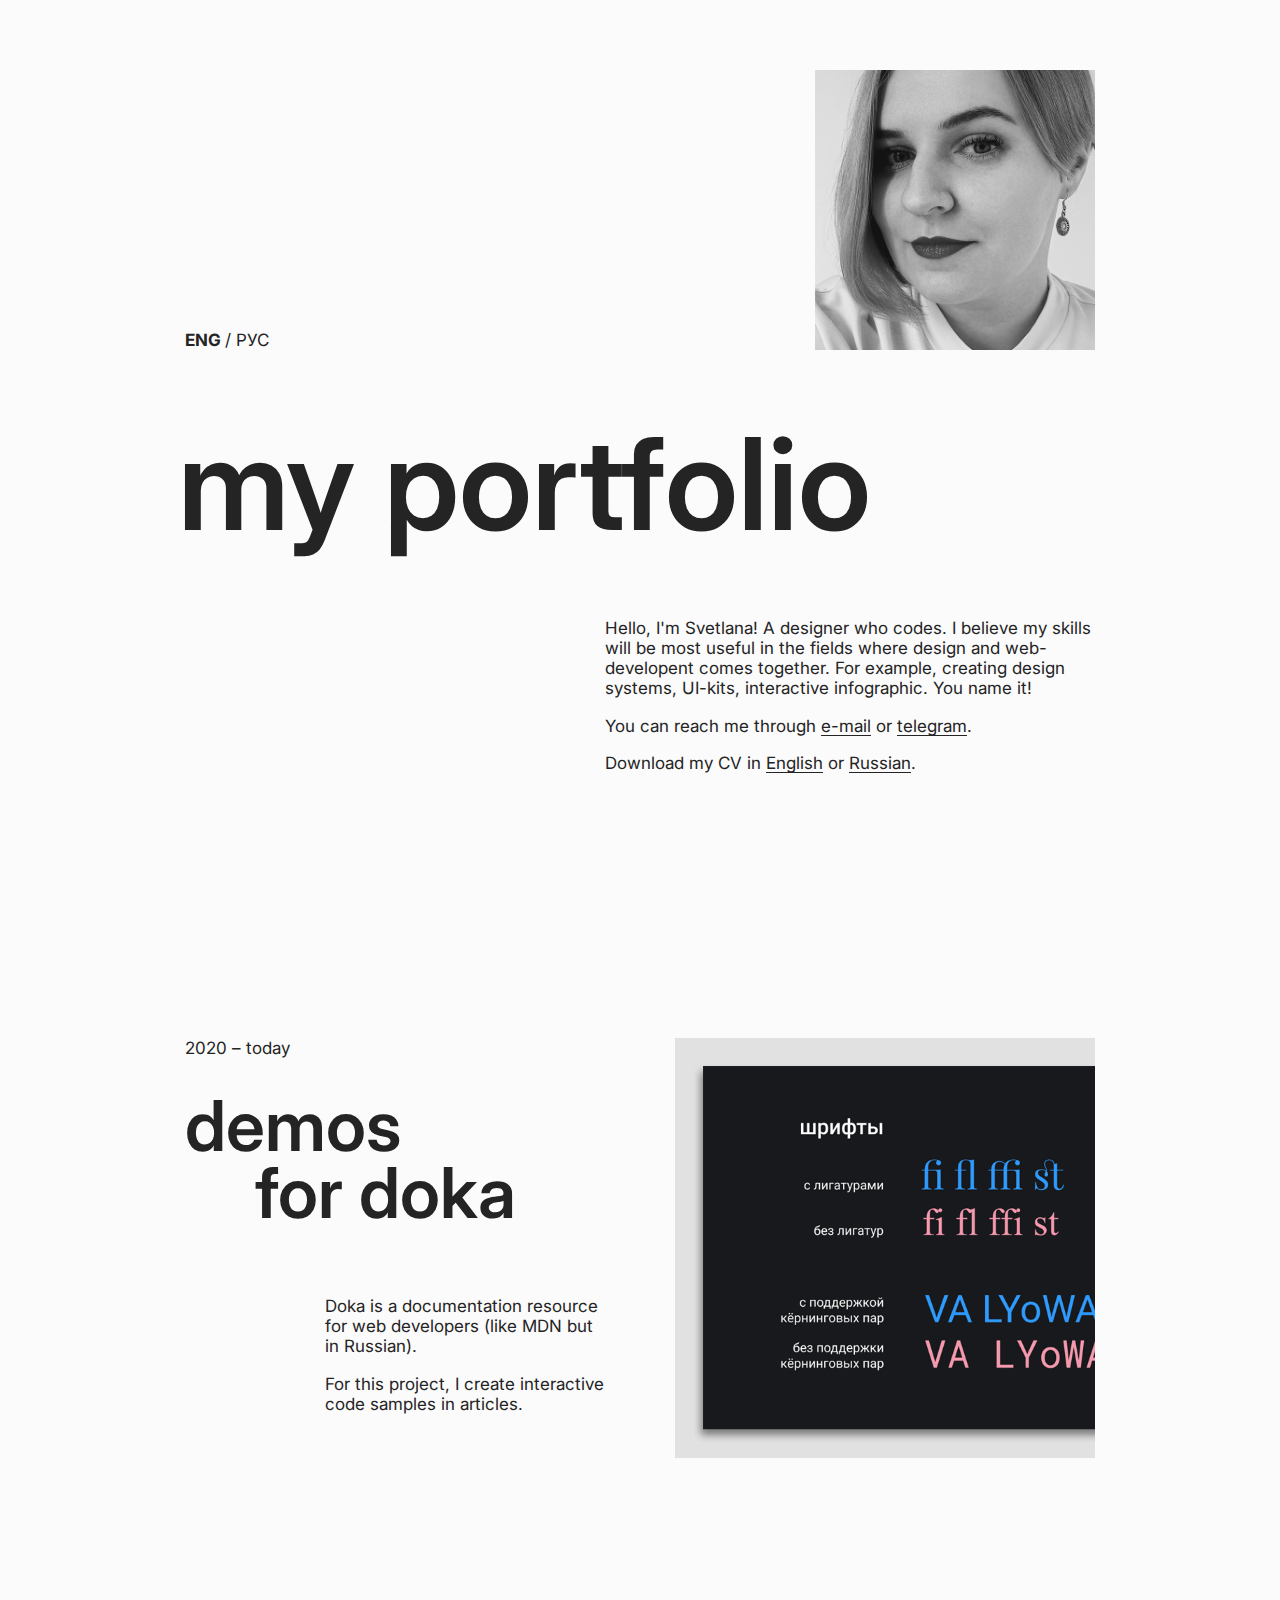
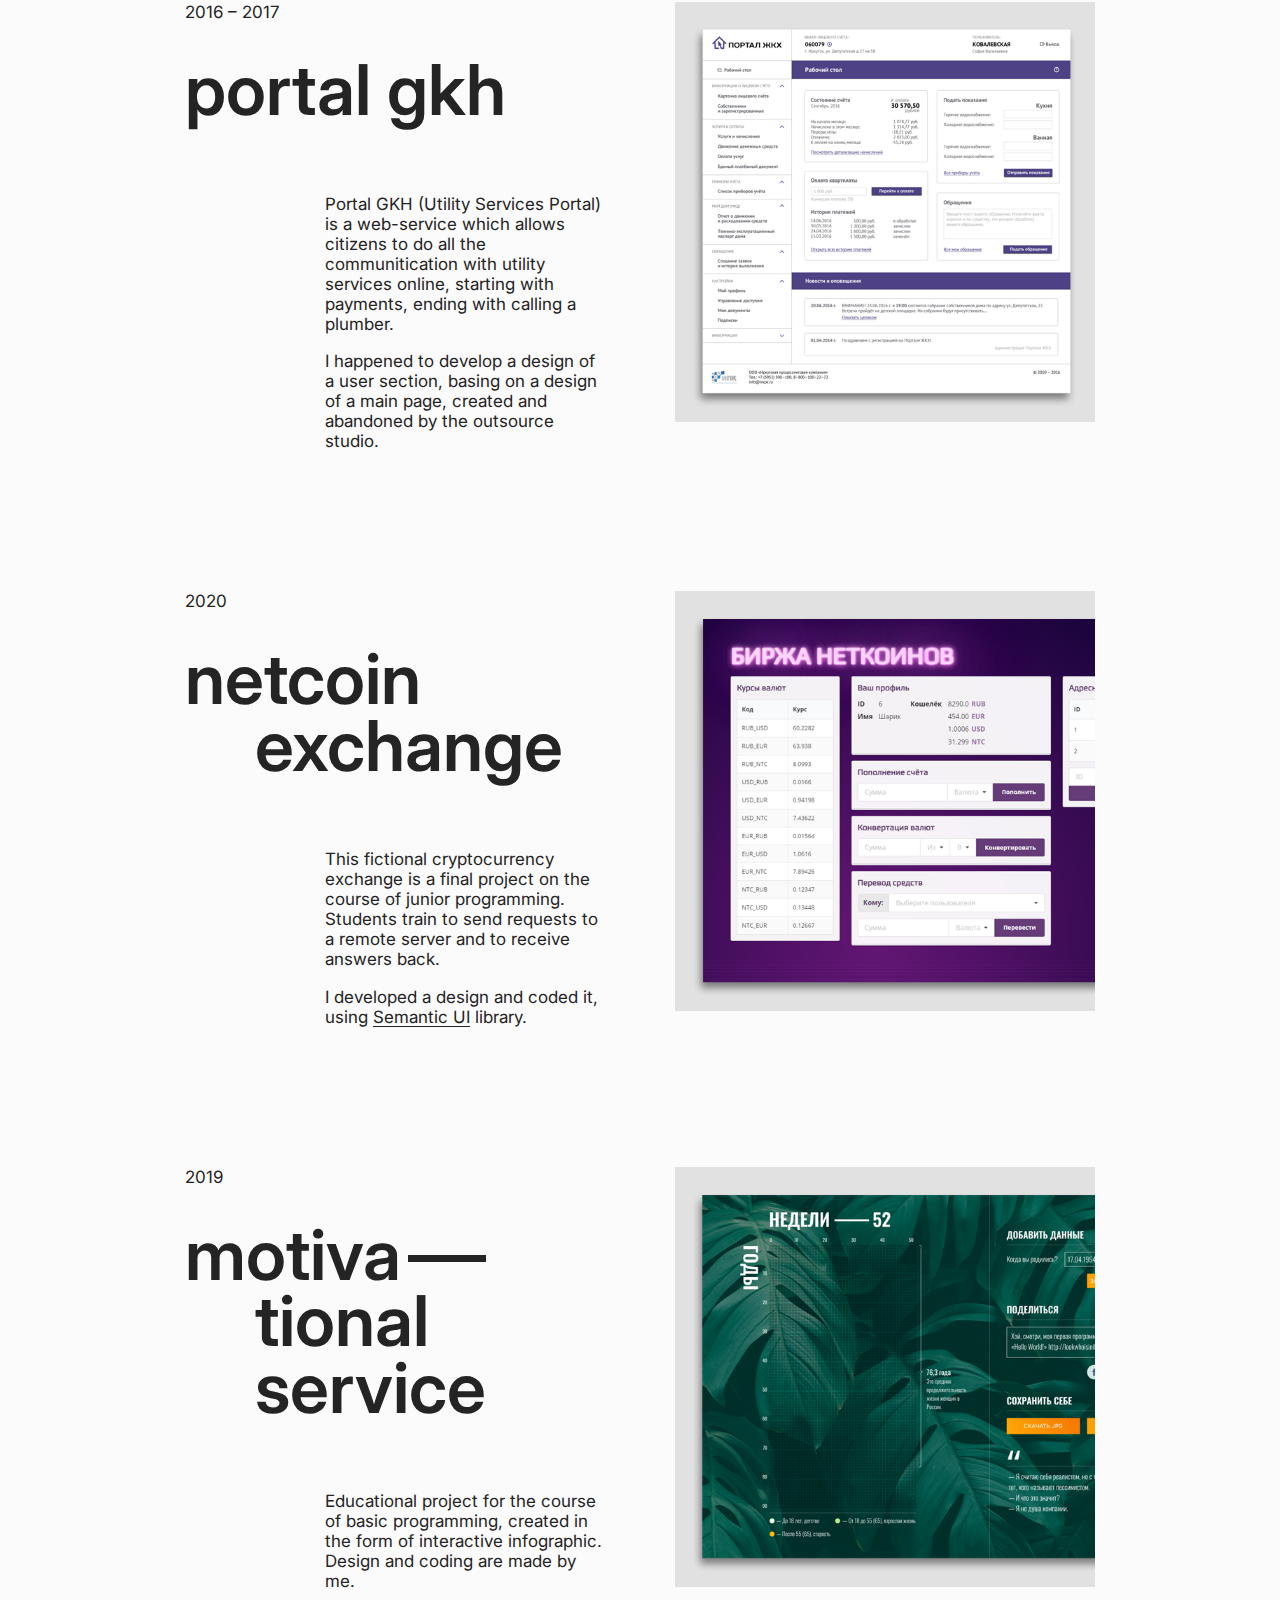
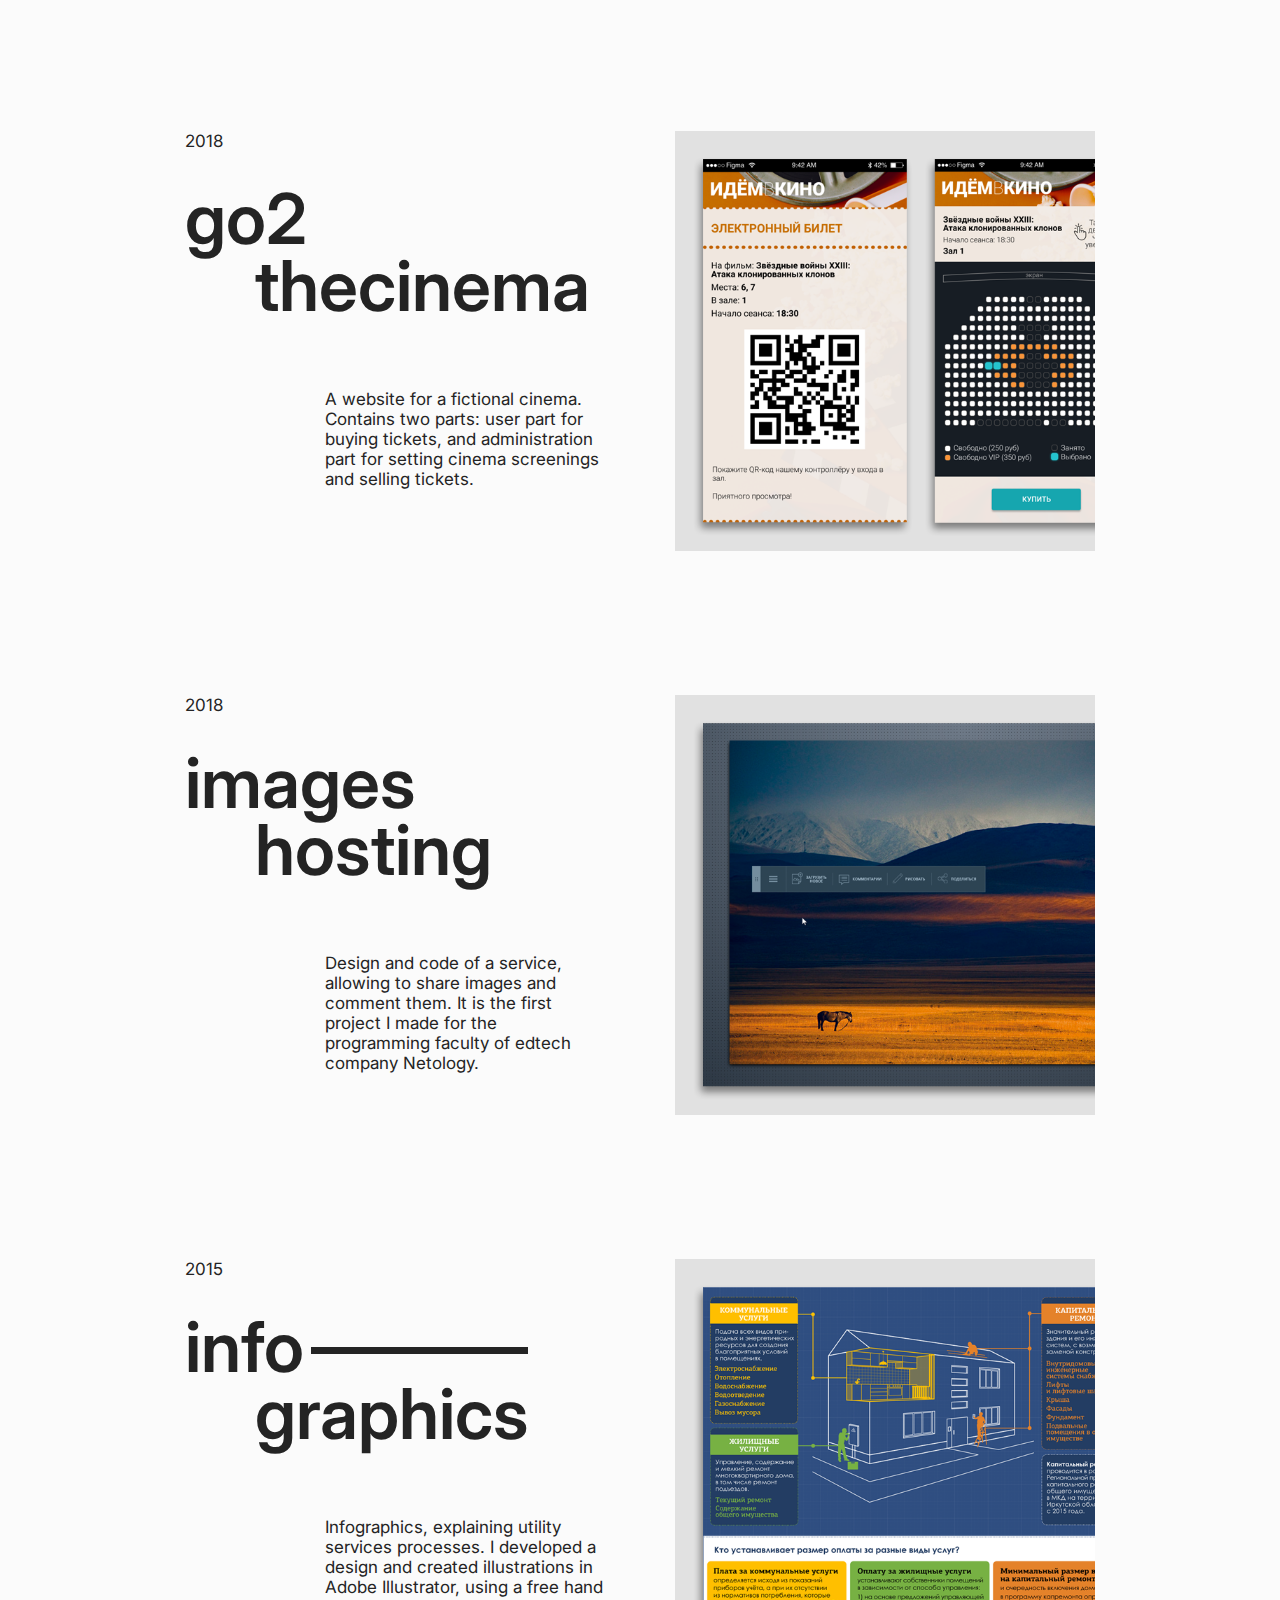
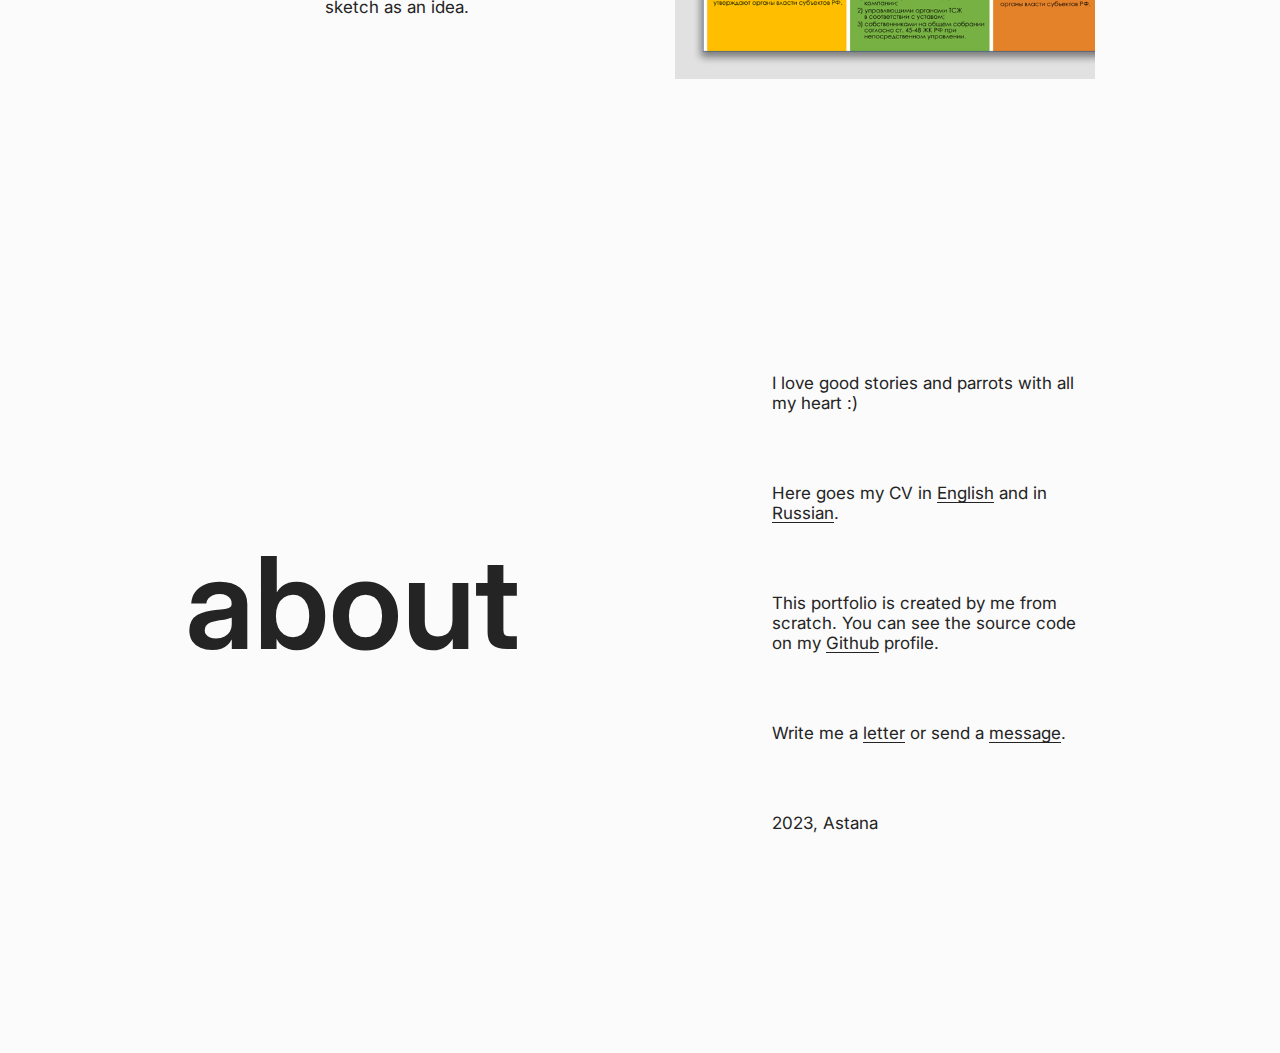
==== index.html @ c7ecf36f "add infographics description" ====
<!DOCTYPE html>
<html lang="ru">
<head>
  <title>Портфолио</title>
  <meta charset="utf-8">
  <meta name="viewport" content="width=device-width, initial-scale=1">
  <link rel="preconnect" href="https://fonts.googleapis.com">
  <link rel="preconnect" href="https://fonts.gstatic.com" crossorigin>
  <link rel="stylesheet" href="https://fonts.googleapis.com/css2?family=Inter:wght@400;600;700&display=swap">
  <link rel="stylesheet" href="styles/index.css">
  <link rel="apple-touch-icon" sizes="180x180" href="favicon/apple-touch-icon.png">
  <link rel="icon" type="image/png" sizes="32x32" href="favicon/favicon-32x32.png">
  <link rel="icon" type="image/png" sizes="16x16" href="favicon/favicon-16x16.png">
  <link rel="manifest" href="favicon/manifest.json">  
</head>
<body>

  <div class="languages">
    <div class="language-eng" data-title="Portfolio">
      <header class="intro">
        <div class="intro-ahead">
          <div class="language-switches"><button value="eng" class="language-switch language-switch-eng">eng</button><button value="rus" class="language-switch language-switch-rus">рус</button></div>
          <img class="portrait" src="images/me.png">
        </div>
        <h1 class="intro-title">My Portfolio</h1>
        <div class="intro-description">
          <p class="intro-p">Hello, I'm Svetlana! A designer who codes. I believe my skills will be most useful in the fields where design and web-developent comes together. For example, creating design systems, UI-kits, interactive infographic. You name it!</p>
          <p class="intro-p">You can reach me through <a href="mailto:sv.korobceva@gmail.com" class="link link-mail">e-mail</a> or <a href="https://t.me/skorobaeus" class="link link-telegram">telegram</a>.</p>
          <p class="intro-p">Download my CV in&nbsp;<a href="files/cv_en.pdf" type="pdf" class="link link-cv">English</a> or&nbsp;<a href="files/cv_ru.pdf" type="pdf" class="link link-cv">Russian</a>.</p>
        </div>
      </header>
      <main class="projects">
        <article class="project">
          <header class="project-header">
            <time class="project-date">2020 – today</time>
            <h3 class="project-title"><a class="project-title-link not-ready" href="#">Demos <span class="project-title-shift">for Doka</span></a></h3>
            <div class="project-description">
              <p class="project-p">Doka is a documentation resource for web developers (like MDN but in Russian).</p>
              <p class="project-p">For this project, I create interactive code samples in articles.</p>
            </div>
          </header>
          <div class="project-info">
            <img class="project-cover" src="images/demos1.png">
          </div>
        </article>
        <article class="project">
          <header class="project-header">
            <time class="project-date">2016 – 2017</time>
            <h3 class="project-title"><a class="project-title-link not-ready" href="pages/portal.html">Portal GKH</a></h3>
            <div class="project-description">
              <p class="project-p">Portal GKH (Utility Services Portal) is a web-service which allows citizens to do all the communitication with utility services online, starting with payments, ending with calling a plumber.</p>
              <p class="project-p">I happened to develop a design of a user section, basing on a design of a main page, created and abandoned by the outsource studio.</p>
            </div>
          </header>
          <div class="project-info">
            <img class="project-cover" src="images/portal5.png">
          </div>
        </article>
        <article class="project">
          <header class="project-header">
            <time class="project-date">2020</time>
            <h3 class="project-title"><a class="project-title-link not-ready" href="pages/exchange/index.html">Netcoin<span class="project-title-shift">Exchange</span></a></h3>
            <div class="project-description">
              <p class="project-p">This fictional cryptocurrency exchange is a final project on the course of junior programming. Students train to send requests to a remote server and to receive answers back.</p>
              <p class="project-p">I developed a design and coded it, using <a class="link" href="https://semantic-ui.com/">Semantic UI</a> library.</p>              
            </div>
          </header>
          <div class="project-info">
            <img class="project-cover" src="images/exchange1.png">
          </div>
        </article>        
        <article class="project">
          <header class="project-header">
            <time class="project-date">2019</time>
            <h3 class="project-title"><a class="project-title-link not-ready" href="pages/motivate/index.html"><span class="project-title-dash">Motiva</span><span class="project-title-shift">tional</span><span class="project-title-shift">service</span></a></h3>
            <div class="project-description">
              <p class="project-p">Educational project for the course of basic programming, created in the form of interactive infographic. Design and coding are made by me.</p>
            </div>
          </header>
          <div class="project-info">
            <img class="project-cover" src="images/int-info1.png">
          </div>
        </article>
        <article class="project">
          <header class="project-header">
            <time class="project-date">2018</time>
            <h3 class="project-title"><a class="project-title-link not-ready" href="pages/cinema/index.html">Go2<span class="project-title-shift">TheCinema</span></a></h3>
            <div class="project-description">
              <p class="project-p">A website for a fictional cinema. Contains two parts: user part for buying tickets, and administration part for setting cinema screenings and selling tickets.</p>
            </div>
          </header>
          <div class="project-info">
            <img class="project-cover" src="images/cinema1.png">
          </div>
        </article>  
        <article class="project">
          <header class="project-header">
            <time class="project-date">2018</time>
            <h3 class="project-title"><a class="project-title-link not-ready" href="pages/hosting/index.html">Images<span class="project-title-shift">hosting</span></a></h3>
            <div class="project-description">
              <p class="project-p">Design and code of a service, allowing to share images and comment them. It is the first project I made for the programming faculty of edtech company Netology.</p>
            </div>
          </header>
          <div class="project-info">
            <img class="project-cover" src="images/hosting1.png">
          </div>
        </article>                 
        <article class="project">
          <header class="project-header">
            <time class="project-date">2015</time>
            <h3 class="project-title"><a class="project-title-link not-ready" href="pages/infographics/index.html"><span class="project-title-dash">Info</span><span class="project-title-shift">graphics</span></a></h3>
            <div class="project-description">
              <p class="project-p">Infographics, explaining utility services processes. I developed a design and created illustrations in Adobe Illustrator, using a free hand sketch as an idea.</p>          
            </div>
          </header>
          <div class="project-info">
            <img class="project-cover" src="images/info1.png">
          </div>
        </article>   
      </main>
      <footer class="about">
        <h2 class="about-title">About</h2>
        <div class="about-description">
          <p class="about-p">I love good stories and parrots with all my heart :)</p>
          <p class="about-p">Here goes my CV in <a href="files/cv_en.pdf" type="pdf" class="link link-cv">English</a> and in <a href="files/cv_ru.pdf" type="pdf" class="link link-cv">Russian</a>.</p>
          <p class="about-p">This portfolio is created by me from scratch. You can see the source code on my <a href="https://github.com/skorobaeus/" class="link">Github</a> profile.</p>
          <p class="about-p">Write me a <a href="mailto:sv.korobceva@gmail.com" class="link link-mail">letter</a> or send a <a href="https://t.me/skorobaeus" class="link link-telegram">message</a>.</p>
          <p class="about-p">2023, Astana</p>
        </div>
      </footer>
    </div>

    <div class="language-rus" data-title="Портфолио">
      <header class="intro">
        <div class="intro-ahead">
          <div class="language-switches"><button value="eng" class="language-switch language-switch-eng">eng</button><button value="rus" class="language-switch language-switch-rus">рус</button></div>
          <img class="portrait" src="images/me.png">
        </div>
        <h1 class="intro-title">Портфолио</h1>
        <div class="intro-description">
          <p class="intro-p">Привет, я Света! Дизайнер, который пишет код. Я думаю, мои навыки будут полезнее всего там, где дизайн и разработка идут рука об руку: например, в создании дизайн-систем, UI-библиотек, интерактивных иллюстраций и всего такого.
          </p>
          <p class="intro-p">Можно связаться со мной через <a href="mailto:sv.korobceva@gmail.com" class="link link-mail">e-mail</a> или <a href="https://t.me/skorobaeus" class="link link-telegram">телеграм</a>.</p>
          <p class="intro-p">Скачать моё резюме на <a href="files/cv_ru.pdf" type="pdf" class="link link-cv">русском</a> или <a href="files/cv_en.pdf" type="pdf" class="link link-cv">английском</a>.</p>
        </div>
      </header>
      <main class="projects">
        <article class="project">
          <header class="project-header">
            <time class="project-date">2020 – наст.</time>
            <h3 class="project-title"><a class="project-title-link not-ready" href="#">Демки <span class="project-title-shift">для Доки</span></a></h3>
            <div class="project-description">
              <p class="project-p">Дока — это добрый справочник для веб-разработчиков, написанный с душой на понятном русском языке.</p>
              <p class="project-p">Для этого проекта я делаю интерактивные примеры кода внутри статей.</p>
            </div>
          </header>
          <div class="project-info">
            <img class="project-cover" src="images/demos1.png">
          </div>
        </article>
        <article class="project">
          <header class="project-header">
            <time class="project-date">2016 – 2017</time>
            <h3 class="project-title"><a class="project-title-link" href="pages/portal/index.html">Портал ЖКХ</a></h3>
            <div class="project-description">
              <p class="project-p">Портал ЖКХ это сервис для жителей моего города, который позволяет всё общение со службами ЖКХ вести онлайн, начиная от подачи показаний счётчиков и заканчивая вызовом мастера.</p>
              <p class="project-p">Мне довелось разработать дизайн личного кабинета, основываясь на дизайне главной, созданном аутсорс-студией.</p>
            </div>
          </header>
          <div class="project-info">
            <img class="project-cover" src="images/portal5.png">
          </div>
        </article>
        <article class="project">
          <header class="project-header">
            <time class="project-date">2020</time>
            <h3 class="project-title"><a class="project-title-link" href="pages/exchange/index.html">Биржа<span class="project-title-dash project-title-shift">Нет</span><span class="project-title-shift">коинов</span></a></h3>
            <div class="project-description">
              <p class="project-p">Криптовалютная биржа как финальный проект на курсе базового программирования. Студенты учатся отправлять запросы на удалённый сервер и обрабатывать их.</p>
              <p class="project-p">Я разработала дизайн Биржи и сверстала его, используя библиотеку <a class="link" href="https://semantic-ui.com/">Semantic UI</a>.</p>
            </div>
          </header>
          <div class="project-info">
            <img class="project-cover" src="images/exchange1.png">
          </div>
        </article>         
        <article class="project">
          <header class="project-header">
            <time class="project-date">2019</time>
            <h3 class="project-title"><a class="project-title-link" href="pages/motivate/index.html"><span class="project-title-dash">Мотива</span><span class="project-title-shift">ционный</span><span class="project-title-shift">сервис</span></a></h3>
            <div class="project-description">
              <p class="project-p">Учебный проект на курсе основ программирования, выполненный в виде интерактивной инфографики. Дизайн и вёрстка — мои.</p>
            </div>
          </header>
          <div class="project-info">
            <img class="project-cover" src="images/int-info1.png">
          </div>
        </article>
        <article class="project">
          <header class="project-header">
            <time class="project-date">2018</time>
            <h3 class="project-title"><a class="project-title-link" href="pages/cinema/index.html">идём<span class="project-title-shift">вКино</span></a></h3>
            <div class="project-description">
              <p class="project-p">Сайт вымышленного кинотеатра: пользовательская часть для покупки билетов, и администраторская часть, позволяющая настраивать сеансы и продавать билеты. Учебный проект для курса продвинутого программирования.</p>
            </div>
          </header>
          <div class="project-info">
            <img class="project-cover" src="images/cinema1.png">
          </div>
        </article>
        <article class="project">
          <header class="project-header">
            <time class="project-date">2018</time>
            <h3 class="project-title"><a class="project-title-link" href="pages/hosting/index.html">Хостинг<span class="project-title-shift">картинок</span></a></h3>
            <div class="project-description">
              <p class="project-p">Дизайн и вёрстка сервиса для хостинга и рецензирования изображений. Первый учебный проект, выполненный мной для факультета программирования в центре онлайн-образования.</p>
            </div>
          </header>
          <div class="project-info">
            <img class="project-cover" src="images/hosting1.png">
          </div>
        </article>                   
        <article class="project">
          <header class="project-header">
            <time class="project-date">2015</time>
            <h3 class="project-title"><a class="project-title-link" href="pages/infographics/index.html"><span class="project-title-dash">Инфо</span><span class="project-title-shift">графика</span></a></h3>
            <div class="project-description">
              <p class="project-p">Инфографика на тему ЖКХ. Разработала дизайн и выполнила иллюстрации в Adobe Illustator, оттолкнувшись от схемы процессов, нарисованной специалистом от руки.</p>
            </div>
          </header>
          <div class="project-info">
            <img class="project-cover" src="images/info1.png">
          </div>
        </article>
      </main>
      <footer class="about">
        <h2 class="about-title">Обо мне</h2>
        <div class="about-description">
          <p class="about-p">Больше всего на свете я люблю хорошие истории и попугаев :)</p>
          <p class="about-p">Скачайте моё резюме на <a href="files/cv_ru.pdf" type="pdf" class="link link-cv">русском</a> или <a href="files/cv_en.pdf" type="pdf" class="link link-cv">английском</a>.</p>
          <p class="about-p">Это портфолио задизайнено и запрогано мной. Исходный код в моём профиле на <a href="https://github.com/skorobaeus" class="link">Github</a>.</p>
          <p class="about-p">Напишите мне на  <a href="mailto:sv.korobceva@gmail.com" class="link link-mail">почту</a> или в <a href="https://t.me/skorobaeus" class="link link-telegram">телеграм</a>.</p>
          <p class="about-p">2023, Астана</p>
        </div>
      </footer>
    </div>
  </div>
  <script src="scripts/language-switch.js"></script>
</body>
</html>
---- styles/index.css ----
*, *::before, *::after {
  margin: 0;
  padding: 0;
  box-sizing: border-box;
}

html {
  font-size: 100px; /* no, I'm not crazy */
}

body {
  background-color: #fbfbfb;
  color: #242424;
  font-family: "Inter", sans-serif;
  font-size: 17px;
}

.languages {
  position: relative;
  overflow: hidden;
}

.language-eng, .language-rus {
  position: absolute;
  left: 100%;
  opacity: 0;
  transition: position 0.4s ease-in, left 0.4s ease-in, opacity 0s linear;
}

.language-active {
  position: relative;
  left: 0;
  opacity: 1;
  transition: all 0.5s ease-out;  
}

.intro, .projects, .about {
  max-width: 15rem;
  margin-left: auto;
  margin-right: auto;
  padding: 1rem;
}

.intro-title, .project-title, .about-title {
  font-weight: 600;
  text-transform: lowercase;
}

.intro-title, .about-title {
  font-size: 179px;
}

.intro, .about {
  min-height: 100vh;
}

.intro-ahead {
  display: flex;
  justify-content: space-between;
  align-items: flex-end;
  padding-right: 2rem;
}

.language-switch {
  position: relative;
  border: none;
  background-color: transparent;
  font: inherit;
  text-transform: uppercase;
}

.language-switch:hover {
  cursor: pointer;
}

.language-switch + .language-switch {
  margin-left: 15px;
}

.language-switch + .language-switch::before {
  content: '/';
  position: absolute;
  left: -11px;
  font-weight: 400;
}

.language-switch-active {
  font-weight: 700;
}

.language-switch {
  text-decoration: none;
  color: inherit;
}

.portrait {
  width: 3rem;
  height: 3rem;
  object-fit: cover;
  background-color: #C4C4C4;
}

.intro-title {
  margin-top: 1rem;
  margin-bottom: 1rem;
  margin-left: -0.1rem;
  line-height: 1;
}

.intro-description {
  width: 5rem;
  margin-left: auto;
}

.intro-p + .intro-p {
  margin-top: .25rem;
}

.project {
  display: flex;
}

.project + .project {
  margin-top: 2rem;
}

.project-header {
  width: 6rem;
}

.project-date {
  display: block;
}

.project-title {
  display: inline-block;
  margin-top: 0.5rem;
  margin-bottom: 1rem;
  font-size: 1rem;
  line-height: 0.95;
}

.project-title-link {
  color: inherit;
  text-decoration-color: transparent;
  transition: text-decoration-color 0.25s linear;
}

.project-title-link:hover {
  text-decoration-color: inherit;
  transition: text-decoration-color 0.25s linear;
}

.project-title-shift {
  display: block;
  margin-left: 1rem;
}

.project-title-dash {
  position: relative;
  display: flex;
  align-items: center;
}

.project-title-dash::after {
  content: "";
  position: relative;
  top: 0.05rem;
  flex-grow: 1;
  height: 0.1rem;
  margin-left: 0.1rem;
  background-color: currentColor;
}

.project-title-link.not-ready {
  position: relative;
  text-decoration: none;
}

.language-eng .project-title-link.not-ready::after {
  content: 'This project description is not ready yet. Please, come back later!';
}

.language-rus .project-title-link.not-ready::after {
  content: 'Описание этого проекта пока не готово. Пожалуйста, возвращайтесь позже!';
}

.project-title-link.not-ready::after {
  position: absolute;
  top: 0%;
  left: 50%;
  display: none;
  width: 260px;
  padding: 10px 30px;
  background-color: #242424;
  color: #fbfbfb;
  font-size: 17px;
  font-weight: 400;
  text-transform: initial;
  transform: translate(-50%, -100%);
}

.project-title-link.not-ready:hover::after {
  display: block;
}

.project-description {
  width: 3rem;
  margin-left: auto;
}

.project-p + .project-p {
  margin-top: .25rem;
}

.project-info {
  margin-left: 1rem;
}

.project-cover {
  width: 6rem;
  height: 6rem;
  object-fit: cover;
  background-color: #e1e1e1;
}

.about {
  display: flex;
  align-items: center;
}

.about-title {
  width: 8rem;
  line-height: 0.85;
}

.about-description {
  width: 3rem;
  margin-left: 1rem;
}

.about-p + .about-p{
  margin-top: 1rem;
}

.link {
  position: relative;
  color: inherit;
  text-decoration: none;
}

.link::after {
  content: "";
  position: absolute;
  left: 0;
  right: 0;
  bottom: 0;
  height: 1px;
  background-color: currentColor;
  transform: scaleX(1);
  transform-origin: left;  
  transition: transform 0.25s linear;
}

.link:hover::after {
  transform: scaleX(0);
  transform-origin: right;
  transition: transform 0.25s linear;
}

@media (max-width: 1500px) {
  html {
    font-size: 70px;
  }

  .intro {
    display: flex;
    flex-direction: column;
    justify-content: center;
  }

  .intro-ahead {
    padding-right: 0;
  }

  .portrait {
    width: 4rem;
    height: 4rem;
  }  

  .intro-title, .about-title {
    font-size: 128px;
  }

  .intro-description {
    width: 7rem;
    min-height: 4rem;
  }

  .project-description {
    width: 4rem;
  }

  .project-cover {
    width: 6rem;
    height: 6rem;
  }

  .about-description {
    width: 5rem;
  }  
}

@media (max-width: 1050px) {
  html {
    font-size: 50px;
  }

  body {
    font-size: 16px;
  }

  .intro-title, .about-title {
    font-size: 91px;
  }

  .project-description {
    width: 5rem;
  }

  .project-cover {
    height: 7rem;
  }  
}

@media (max-width: 700px) {
  html {
    font-size: 25px;
  }

  body {
    font-size: 16px;
  }  

  .intro, .projects, .about {
    max-width: none;
  }

  .intro-title, .about-title {
    font-size: 45px;
  }

  .intro-description {
    width: 100%;
  }

  .portrait {
    width: 7rem;
    height: 7rem;
  }

  .project {
    display: block;
  }

  .project-header, .project-info {
    width: 100%;
  }

  .project-title {
    font-size: 40px;
  }

  .project-description {
    width: calc(100% - 1rem);
  }  

  .project-info {
    margin-top: 1rem;
    margin-left: 0;
  }

  .project-cover {
    width: 100%;
    height: 15rem;
  }

  .about-title {
    position: absolute;
    margin-top: -3rem;
  }
  
  .about-description {
    width: calc(100% - 1rem);
  }

  .about-p + .about-p {
    margin-top: 2rem;
  }  

  .about-p:nth-of-type(3) {
    margin-top: 7rem;
  }
}
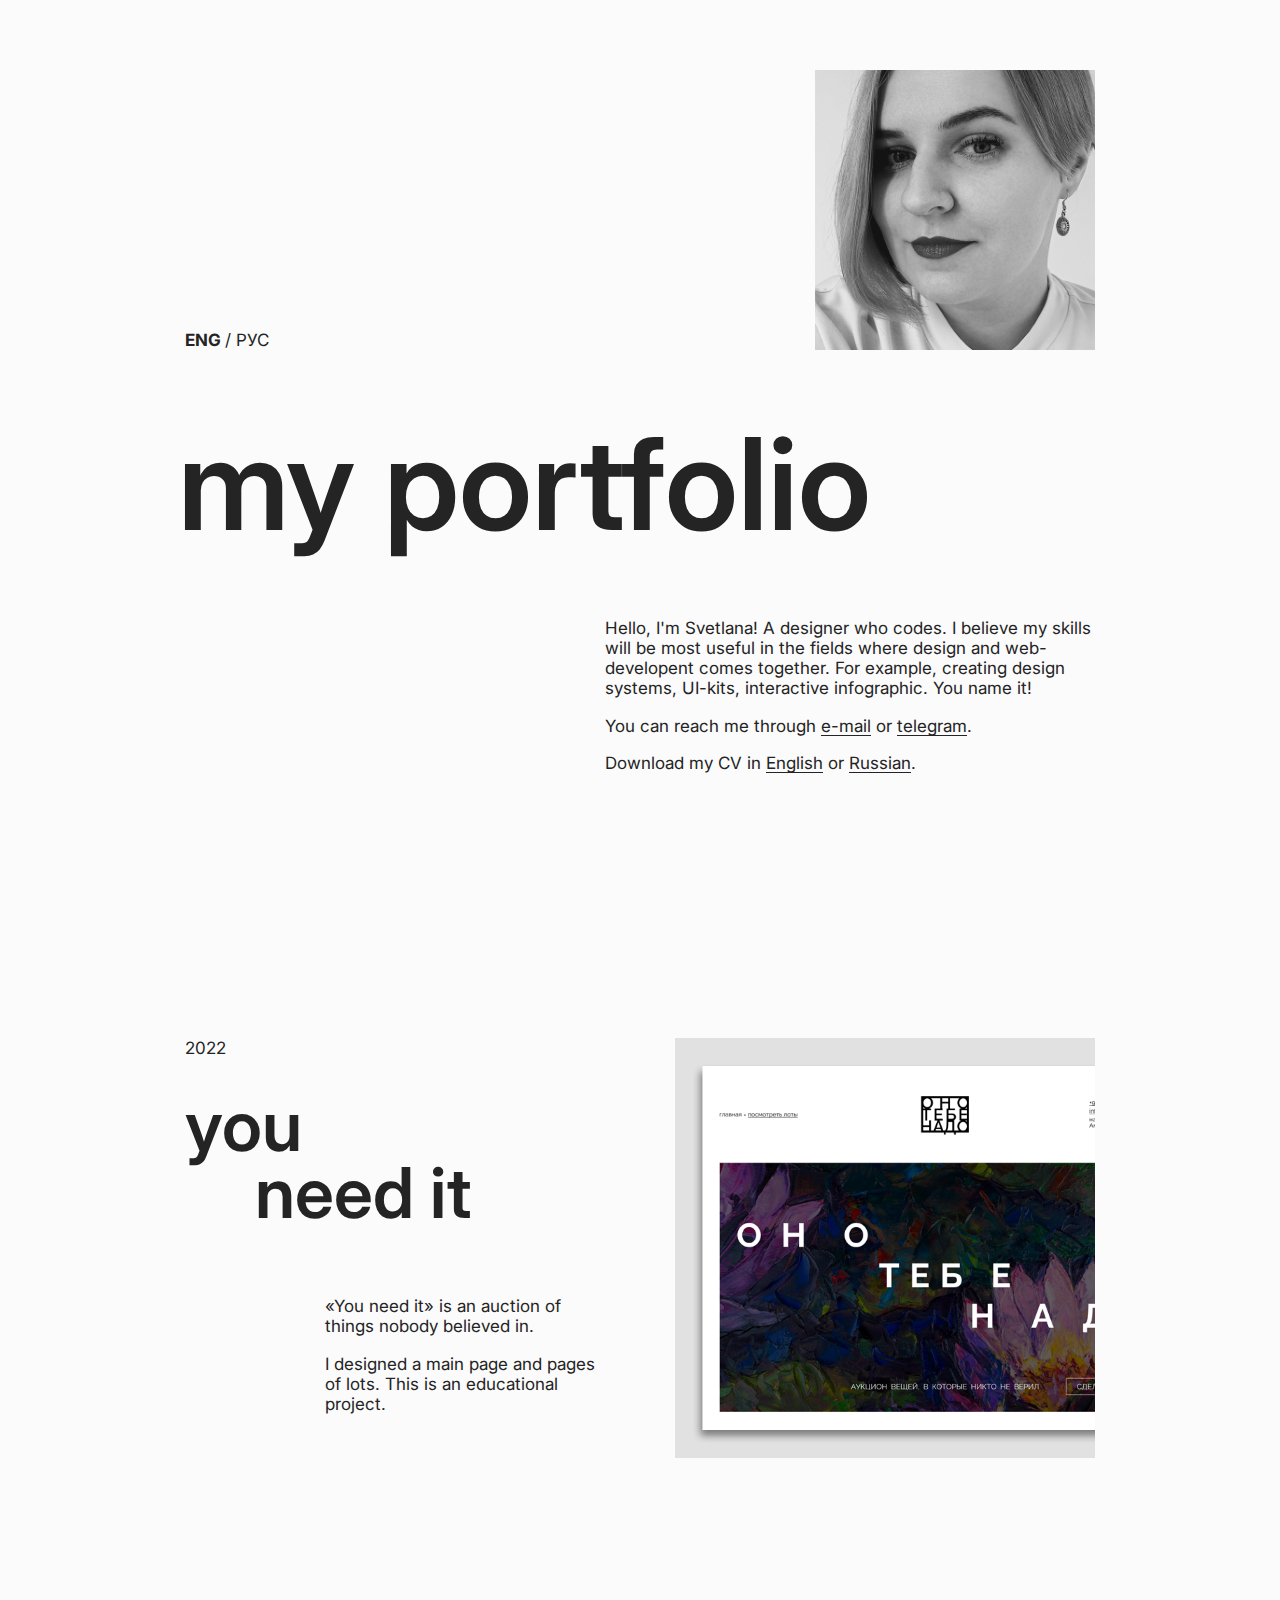
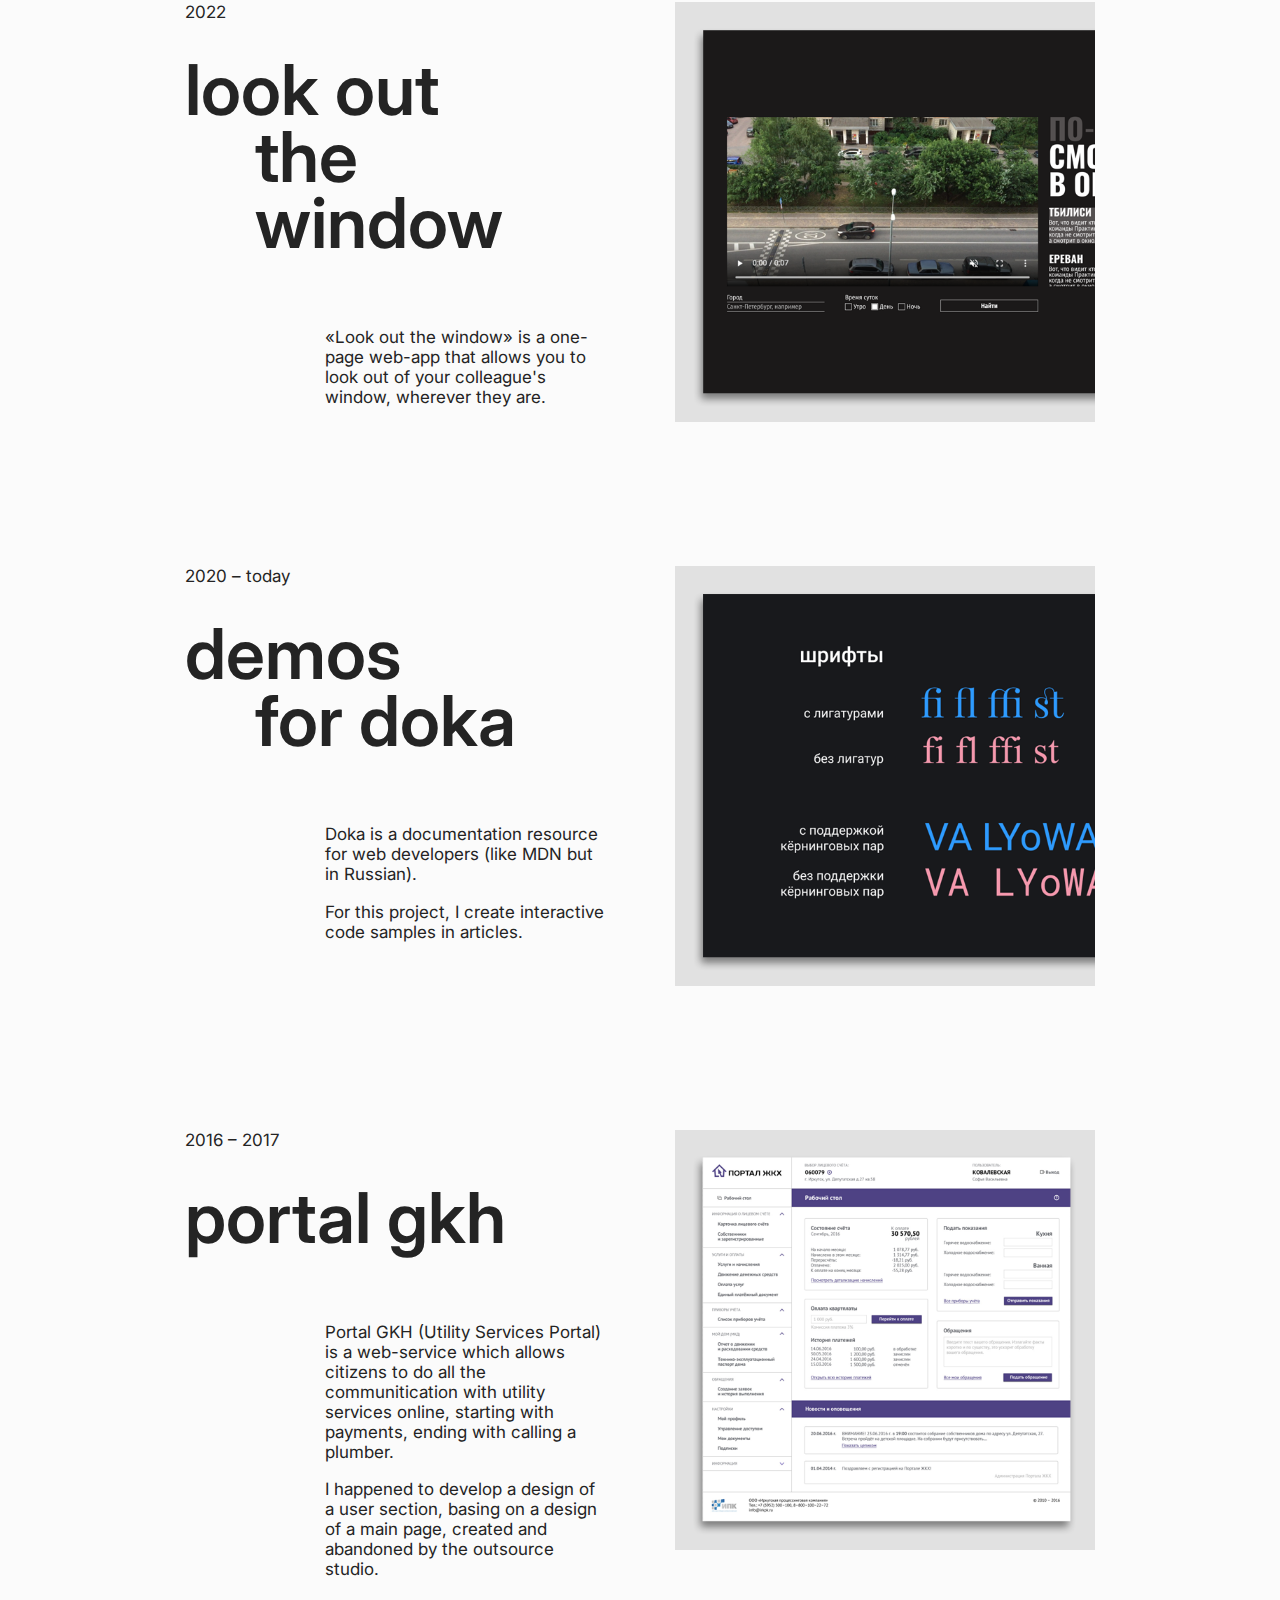
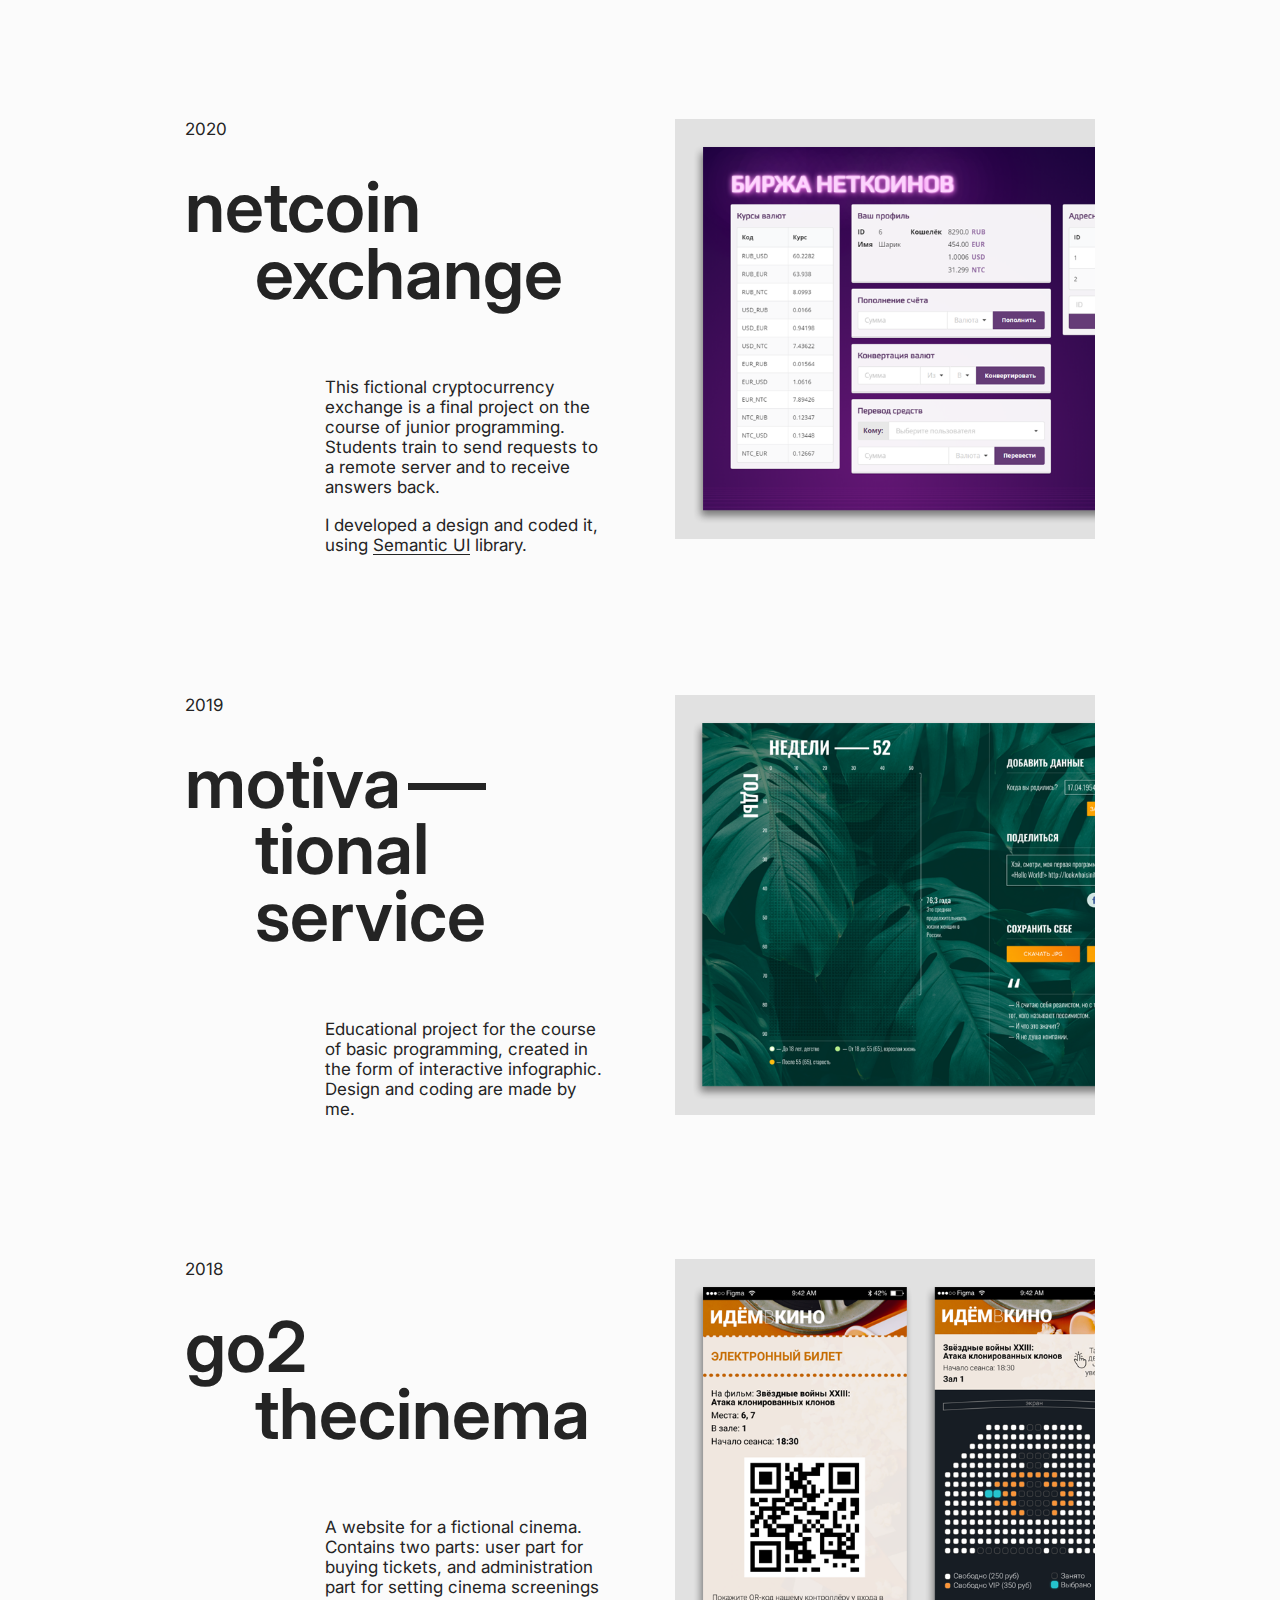
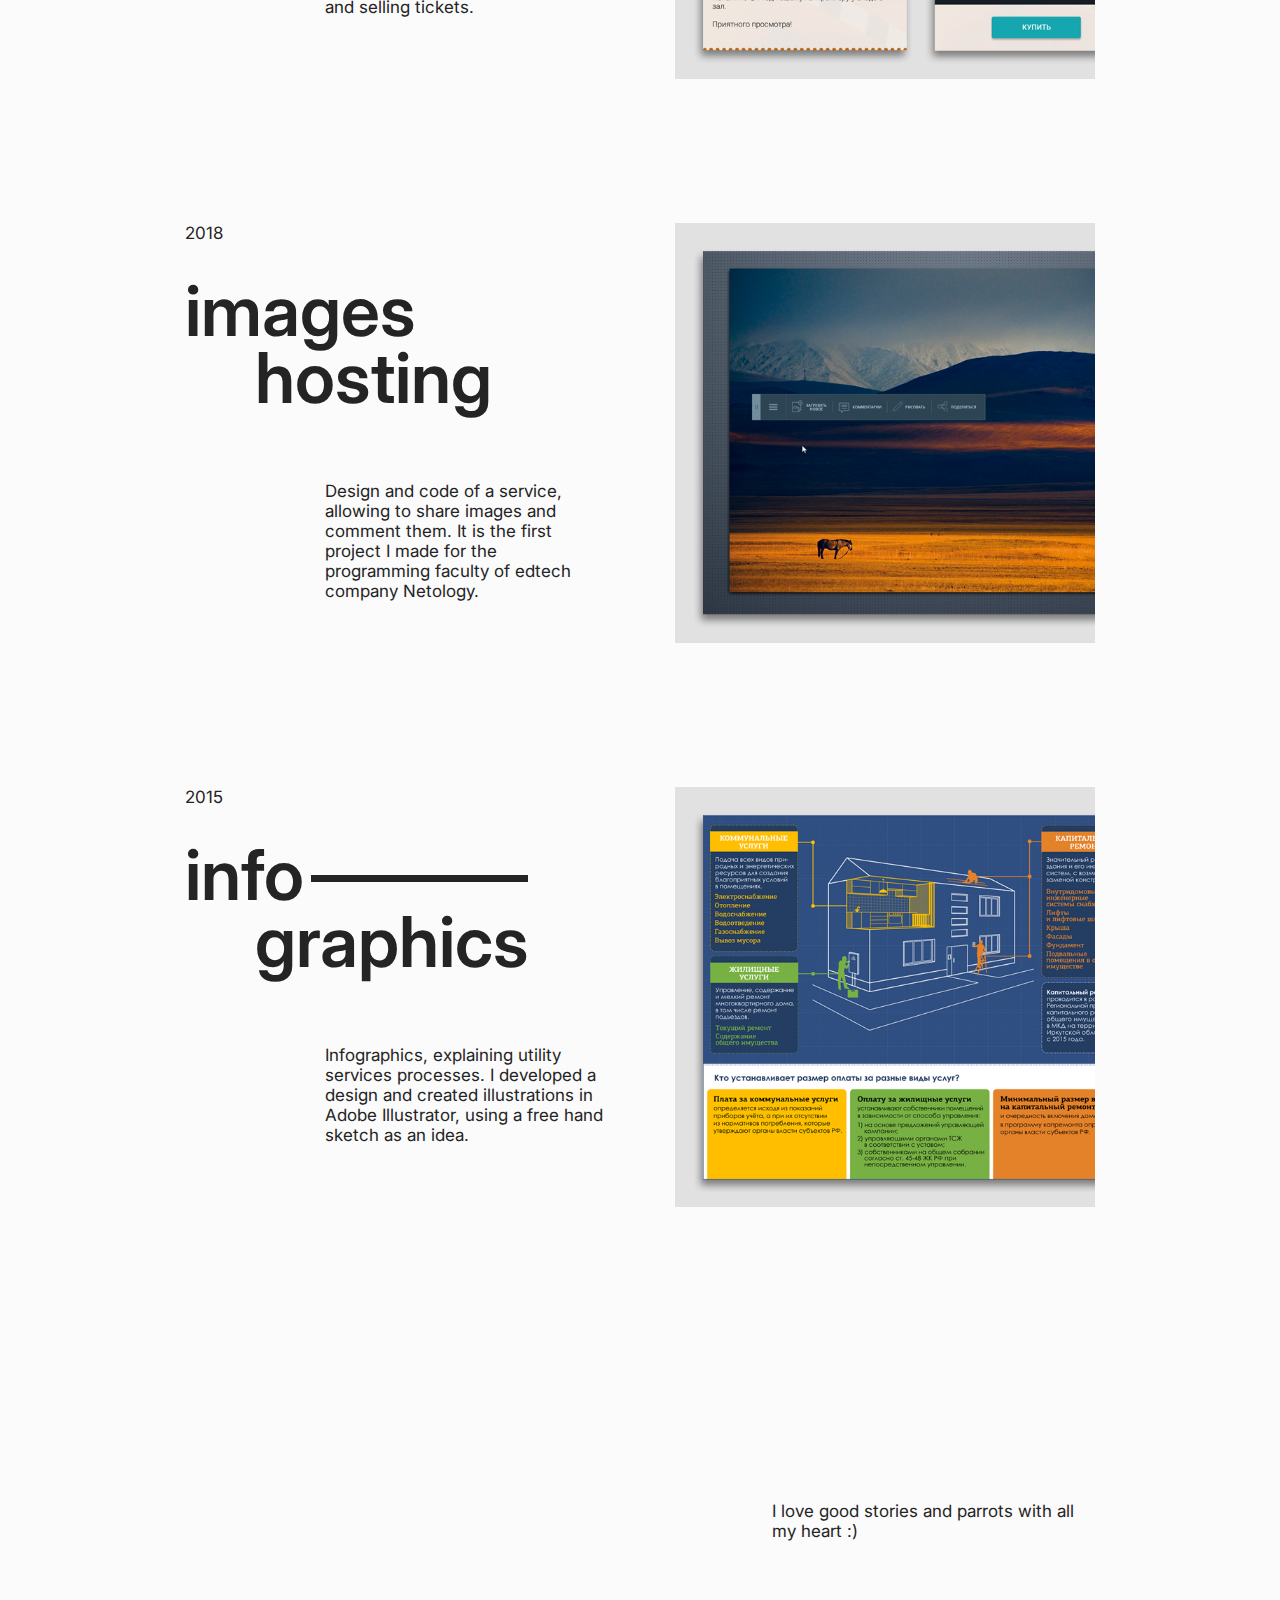
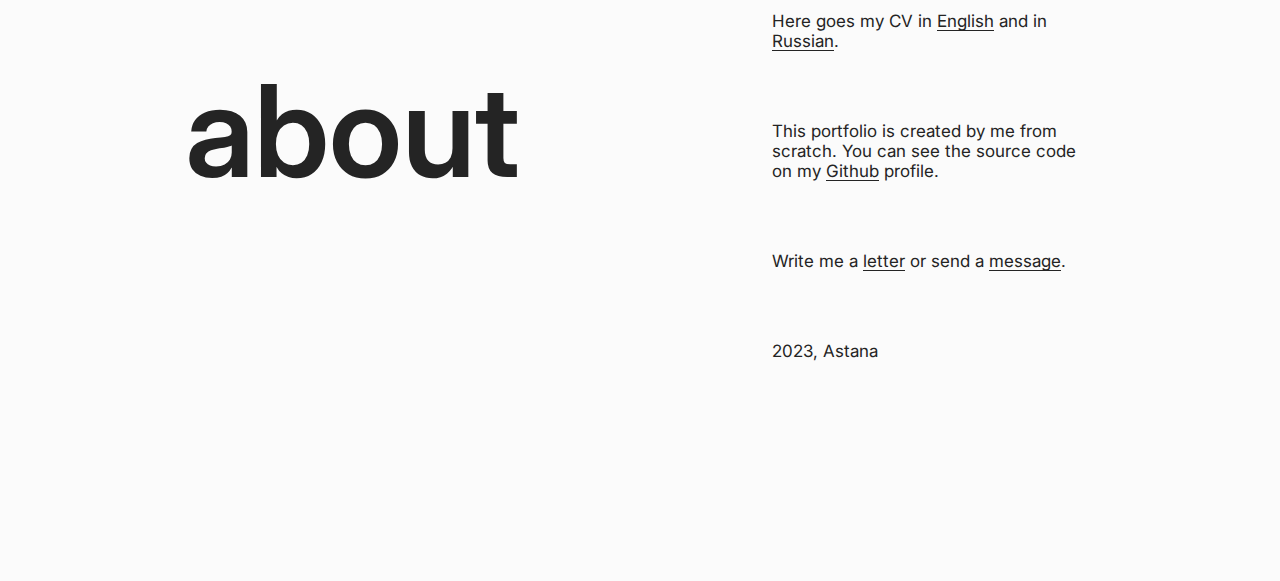
==== commit 43a0caeb: "Добавляет описания вёрсточных проектов" ====
--- a/index.html
+++ b/index.html
@@ -32,6 +32,31 @@
       <main class="projects">
         <article class="project">
           <header class="project-header">
+            <time class="project-date">2022</time>
+            <h3 class="project-title"><a class="project-title-link" href="pages/auction/index.html">You <span class="project-title-shift">need it</span></a></h3>
+            <div class="project-description">
+              <p class="project-p">«You need it» is an auction of things nobody believed in.</p>
+              <p class="project-p">I designed a main page and pages of lots. This is an educational project.</p>
+            </div>
+          </header>
+          <div class="project-info">
+            <img class="project-cover" src="images/auction.png">
+          </div>
+        </article>
+        <article class="project">
+          <header class="project-header">
+            <time class="project-date">2022</time>
+            <h3 class="project-title"><a class="project-title-link" href="pages/look/index.html">Look out <span class="project-title-shift">the window</span></a></h3>
+            <div class="project-description">
+              <p class="project-p">«Look out the window» is a one-page web-app that allows you to look out of your colleague's window, wherever they are.</p>
+            </div>
+          </header>
+          <div class="project-info">
+            <img class="project-cover" src="images/look.png">
+          </div>
+        </article>        
+        <article class="project">
+          <header class="project-header">
             <time class="project-date">2020 – today</time>
             <h3 class="project-title"><a class="project-title-link not-ready" href="#">Demos <span class="project-title-shift">for Doka</span></a></h3>
             <div class="project-description">
@@ -46,7 +71,7 @@
         <article class="project">
           <header class="project-header">
             <time class="project-date">2016 – 2017</time>
-            <h3 class="project-title"><a class="project-title-link not-ready" href="pages/portal.html">Portal GKH</a></h3>
+            <h3 class="project-title"><a class="project-title-link not-ready" href="pages/portal/index.html">Portal GKH</a></h3>
             <div class="project-description">
               <p class="project-p">Portal GKH (Utility Services Portal) is a web-service which allows citizens to do all the communitication with utility services online, starting with payments, ending with calling a plumber.</p>
               <p class="project-p">I happened to develop a design of a user section, basing on a design of a main page, created and abandoned by the outsource studio.</p>
@@ -147,8 +172,33 @@
       <main class="projects">
         <article class="project">
           <header class="project-header">
+            <time class="project-date">2022</time>
+            <h3 class="project-title"><a class="project-title-link" href="pages/auction/index.html">Оно <span class="project-title-shift">тебе надо</span></a></h3>
+            <div class="project-description">
+              <p class="project-p">«Оно тебе надо» — это аукцион вещей, в которые никто не верил.</p>
+              <p class="project-p">Я разработала дизайн главной и внутренних страниц для учебного проекта.</p>
+            </div>
+          </header>
+          <div class="project-info">
+            <img class="project-cover" src="images/auction.png">
+          </div>
+        </article>
+        <article class="project">
+          <header class="project-header">
+            <time class="project-date">2022</time>
+            <h3 class="project-title"><a class="project-title-link" href="pages/look/index.html">Посмотри <span class="project-title-shift">в окно</span></a></h3>
+            <div class="project-description">
+              <p class="project-p">«Посмотри в окно» — это одностраничное приложение, которое позволяет выглянуть в окно своего коллеги, где бы он ни находился.</p>
+            </div>
+          </header>
+          <div class="project-info">
+            <img class="project-cover" src="images/look.png">
+          </div>
+        </article>                
+        <article class="project">
+          <header class="project-header">
             <time class="project-date">2020 – наст.</time>
-            <h3 class="project-title"><a class="project-title-link not-ready" href="#">Демки <span class="project-title-shift">для Доки</span></a></h3>
+            <h3 class="project-title"><a class="project-title-link" href="pages/doka/index.html">Демки <span class="project-title-shift">для Доки</span></a></h3>
             <div class="project-description">
               <p class="project-p">Дока — это добрый справочник для веб-разработчиков, написанный с душой на понятном русском языке.</p>
               <p class="project-p">Для этого проекта я делаю интерактивные примеры кода внутри статей.</p>
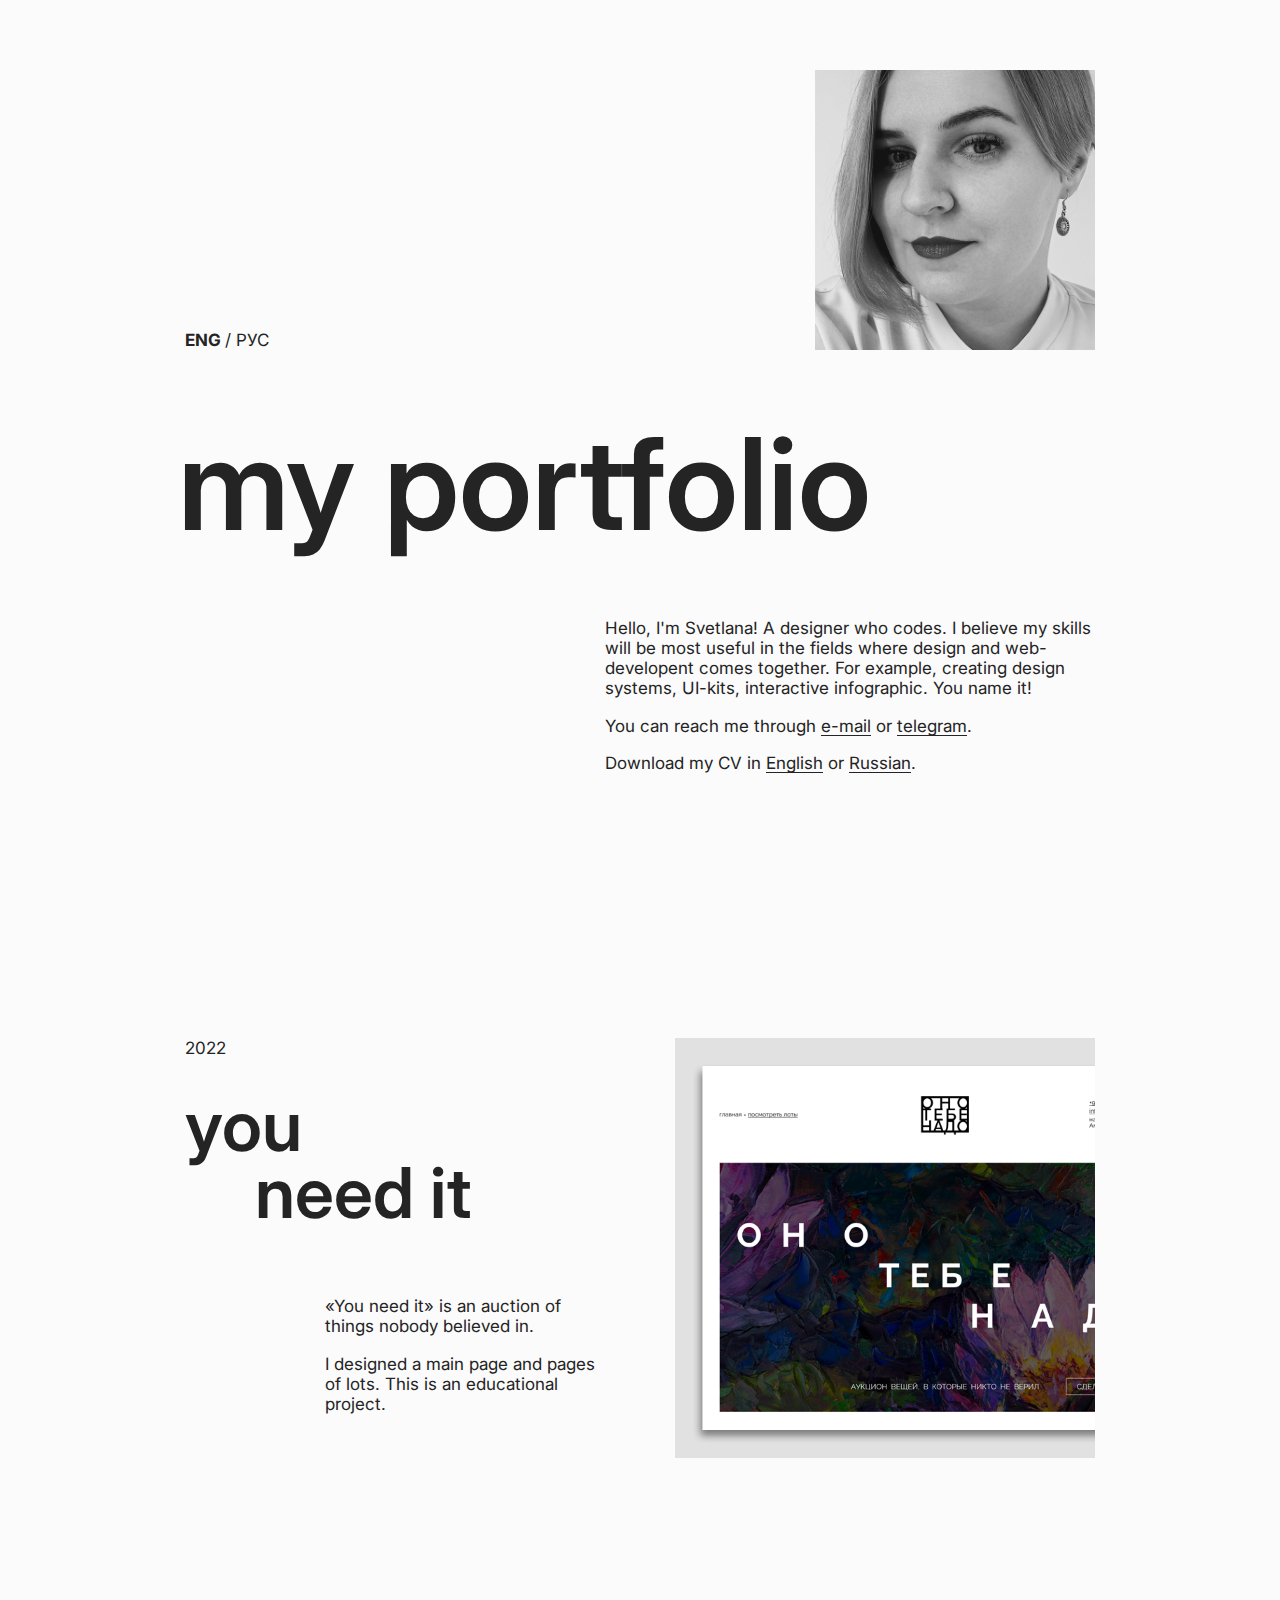
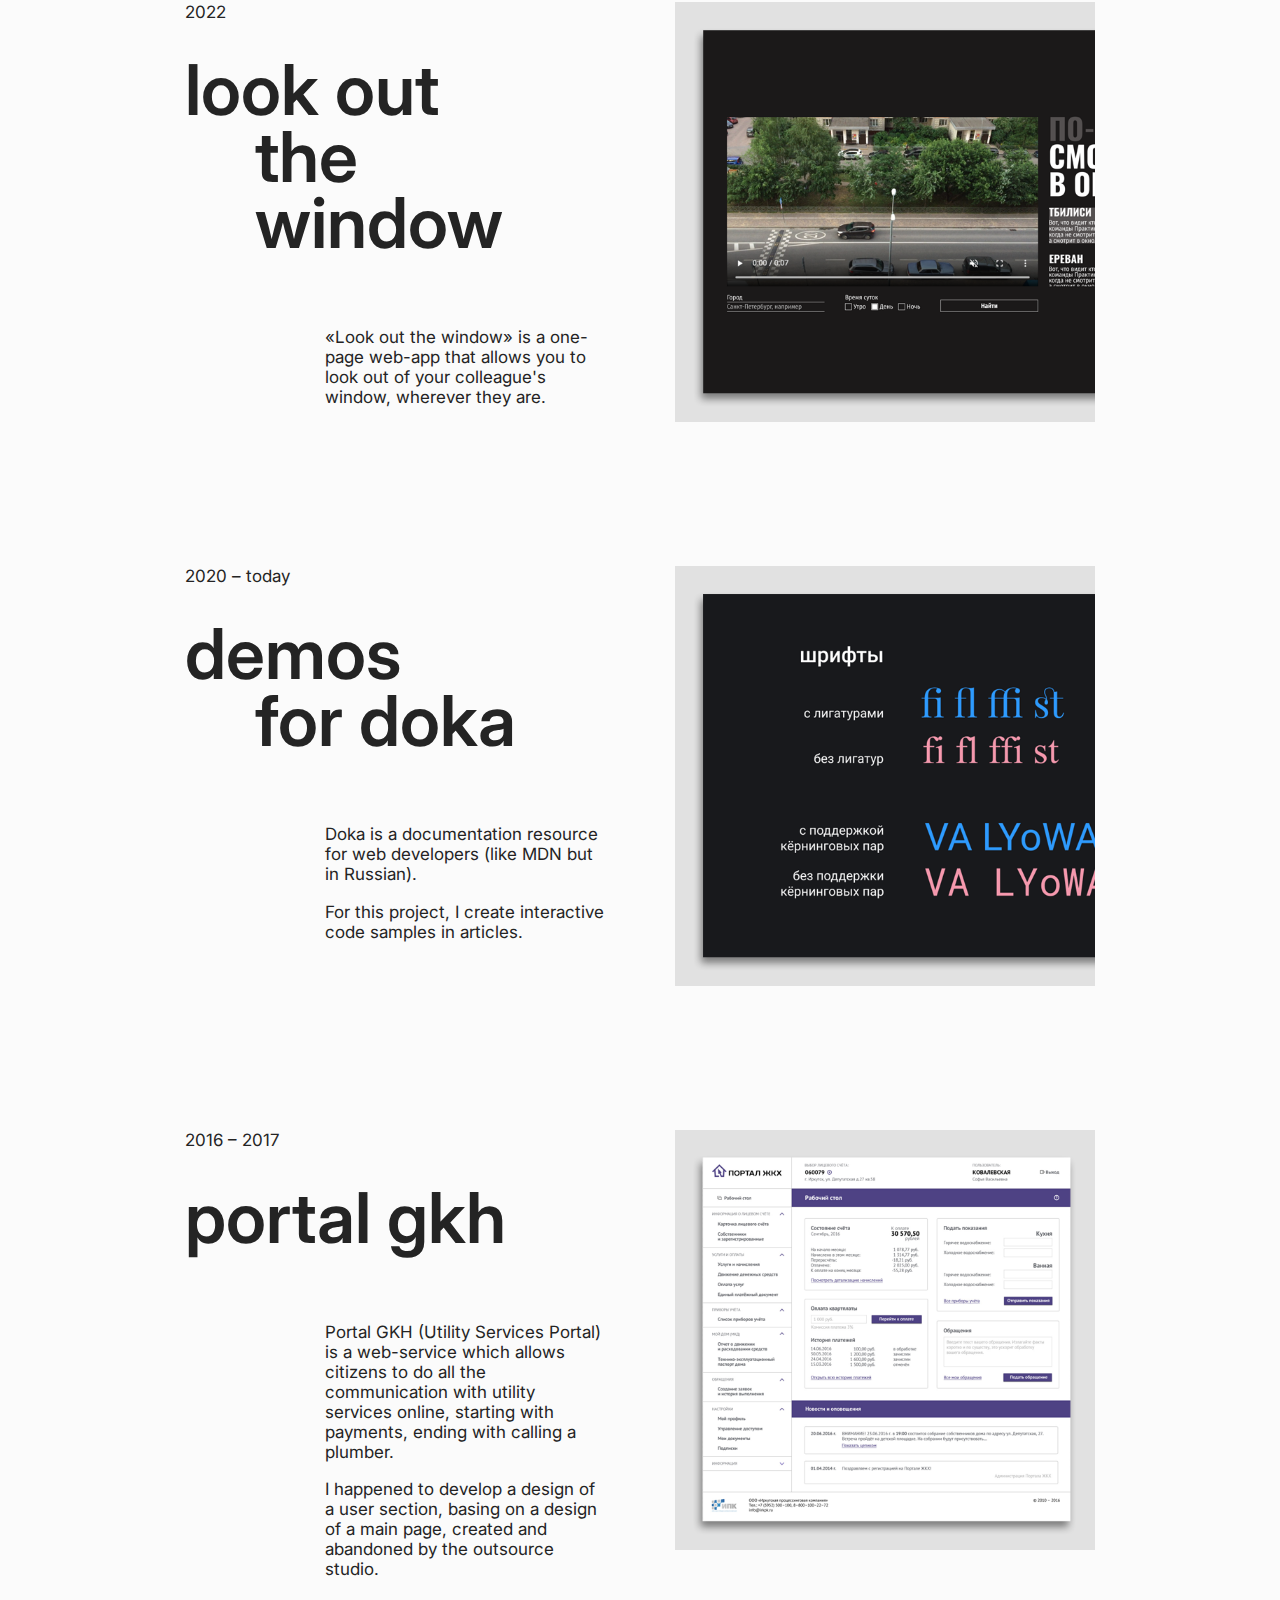
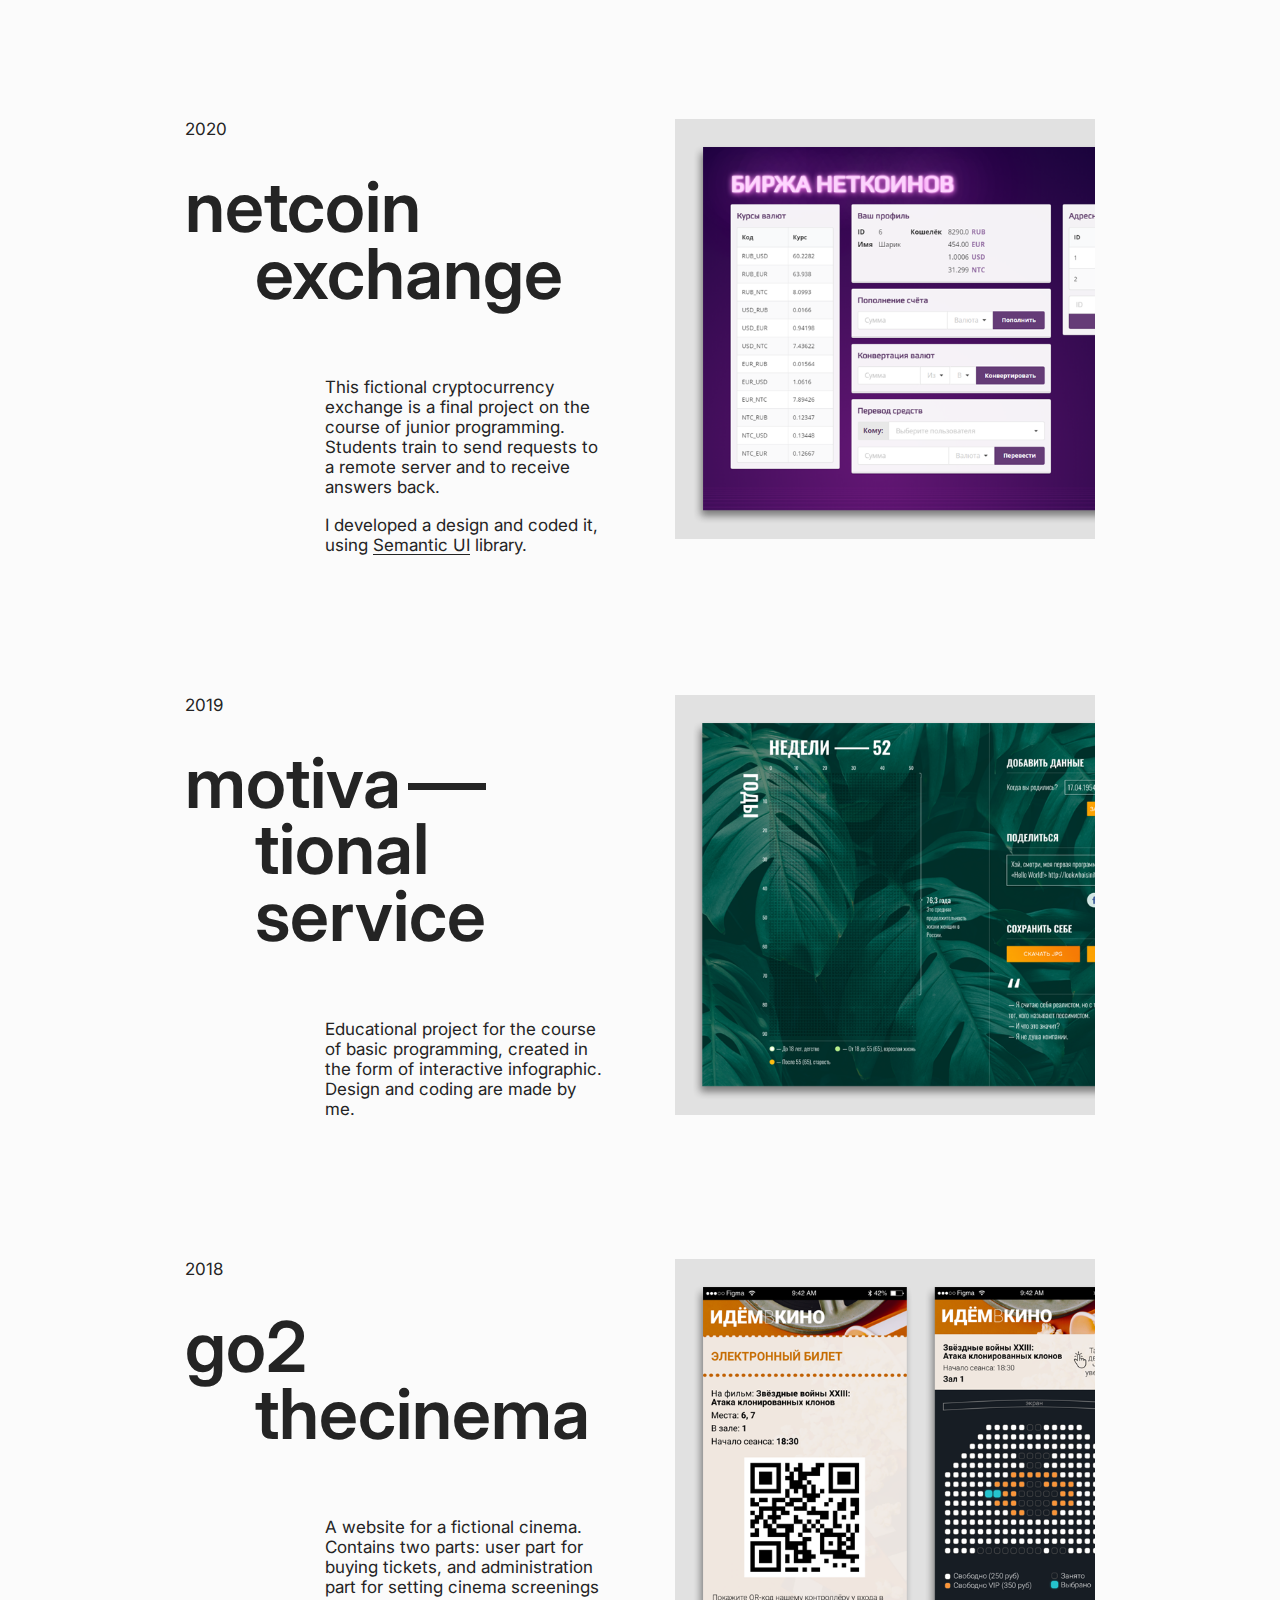
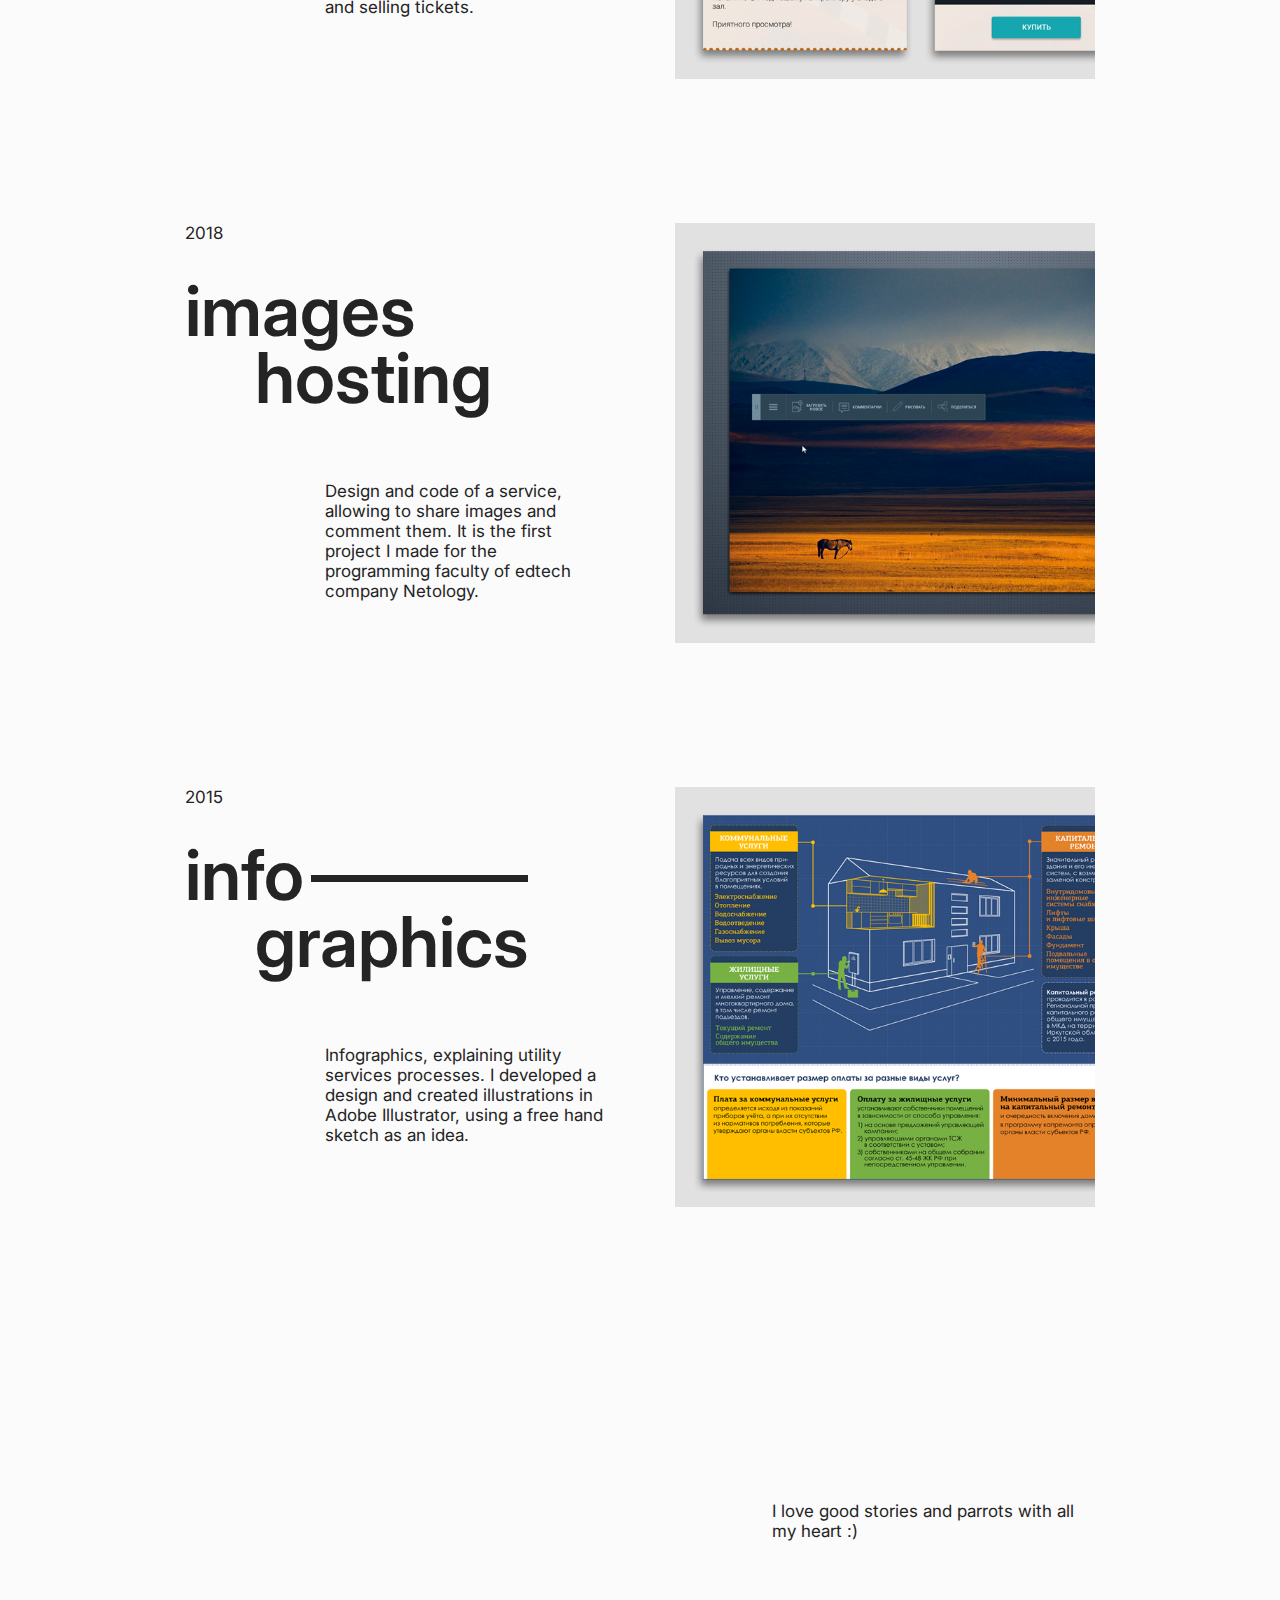
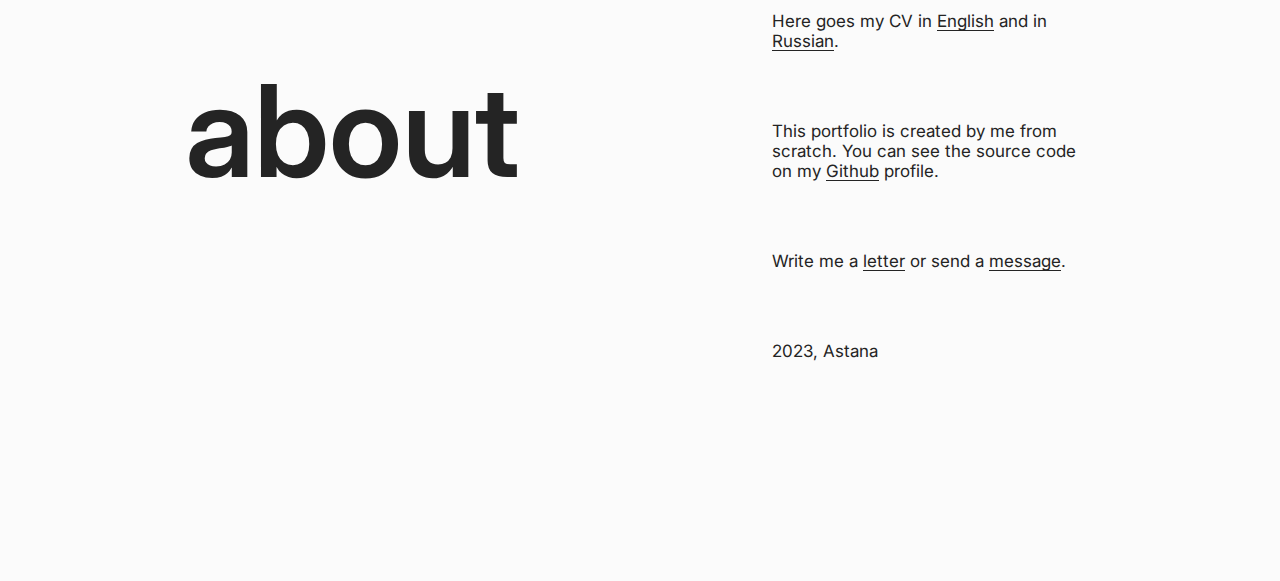
==== commit 73344005: "translates netcoin exchange" ====
--- a/index.html
+++ b/index.html
@@ -58,7 +58,7 @@
         <article class="project">
           <header class="project-header">
             <time class="project-date">2020 – today</time>
-            <h3 class="project-title"><a class="project-title-link not-ready" href="#">Demos <span class="project-title-shift">for Doka</span></a></h3>
+            <h3 class="project-title"><a class="project-title-link" href="pages/doka/index.html">Demos <span class="project-title-shift">for Doka</span></a></h3>
             <div class="project-description">
               <p class="project-p">Doka is a documentation resource for web developers (like MDN but in Russian).</p>
               <p class="project-p">For this project, I create interactive code samples in articles.</p>
@@ -73,7 +73,7 @@
             <time class="project-date">2016 – 2017</time>
             <h3 class="project-title"><a class="project-title-link not-ready" href="pages/portal/index.html">Portal GKH</a></h3>
             <div class="project-description">
-              <p class="project-p">Portal GKH (Utility Services Portal) is a web-service which allows citizens to do all the communitication with utility services online, starting with payments, ending with calling a plumber.</p>
+              <p class="project-p">Portal GKH (Utility Services Portal) is a web-service which allows citizens to do all the communication with utility services online, starting with payments, ending with calling a plumber.</p>
               <p class="project-p">I happened to develop a design of a user section, basing on a design of a main page, created and abandoned by the outsource studio.</p>
             </div>
           </header>
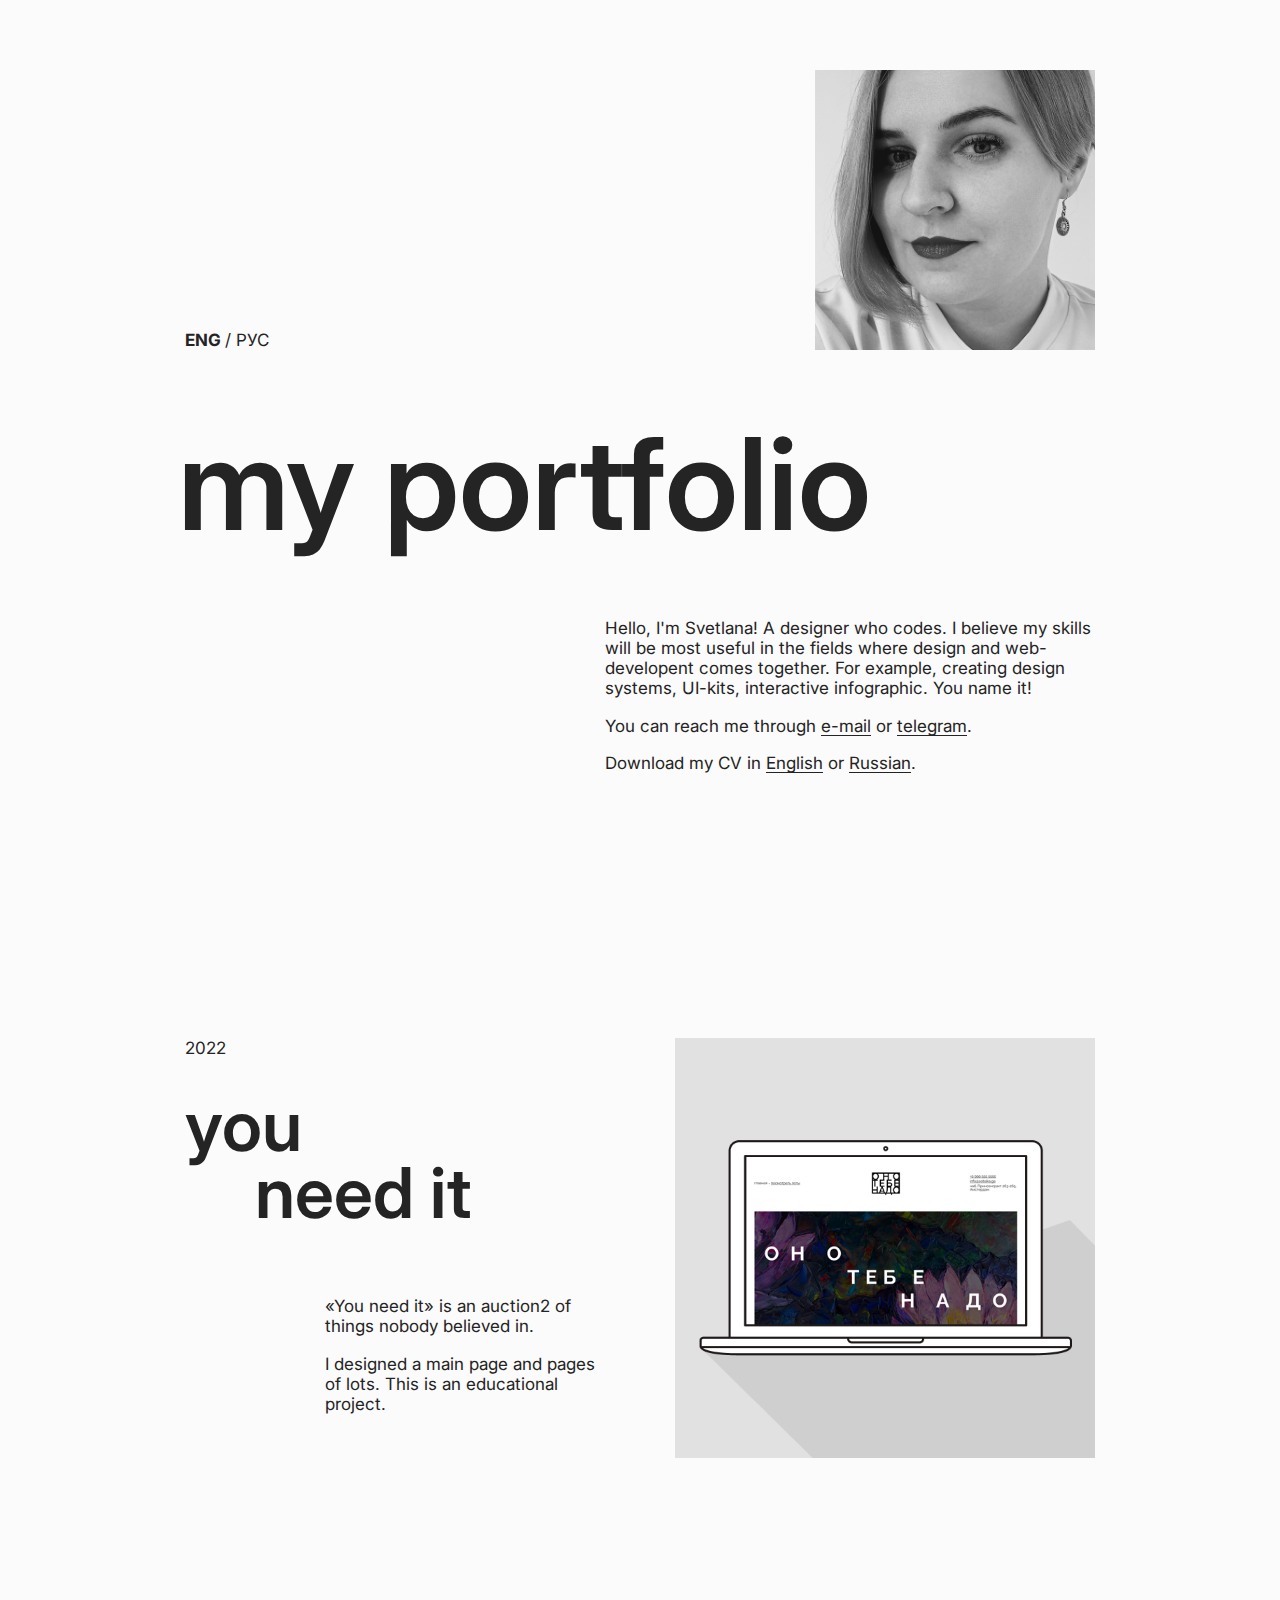
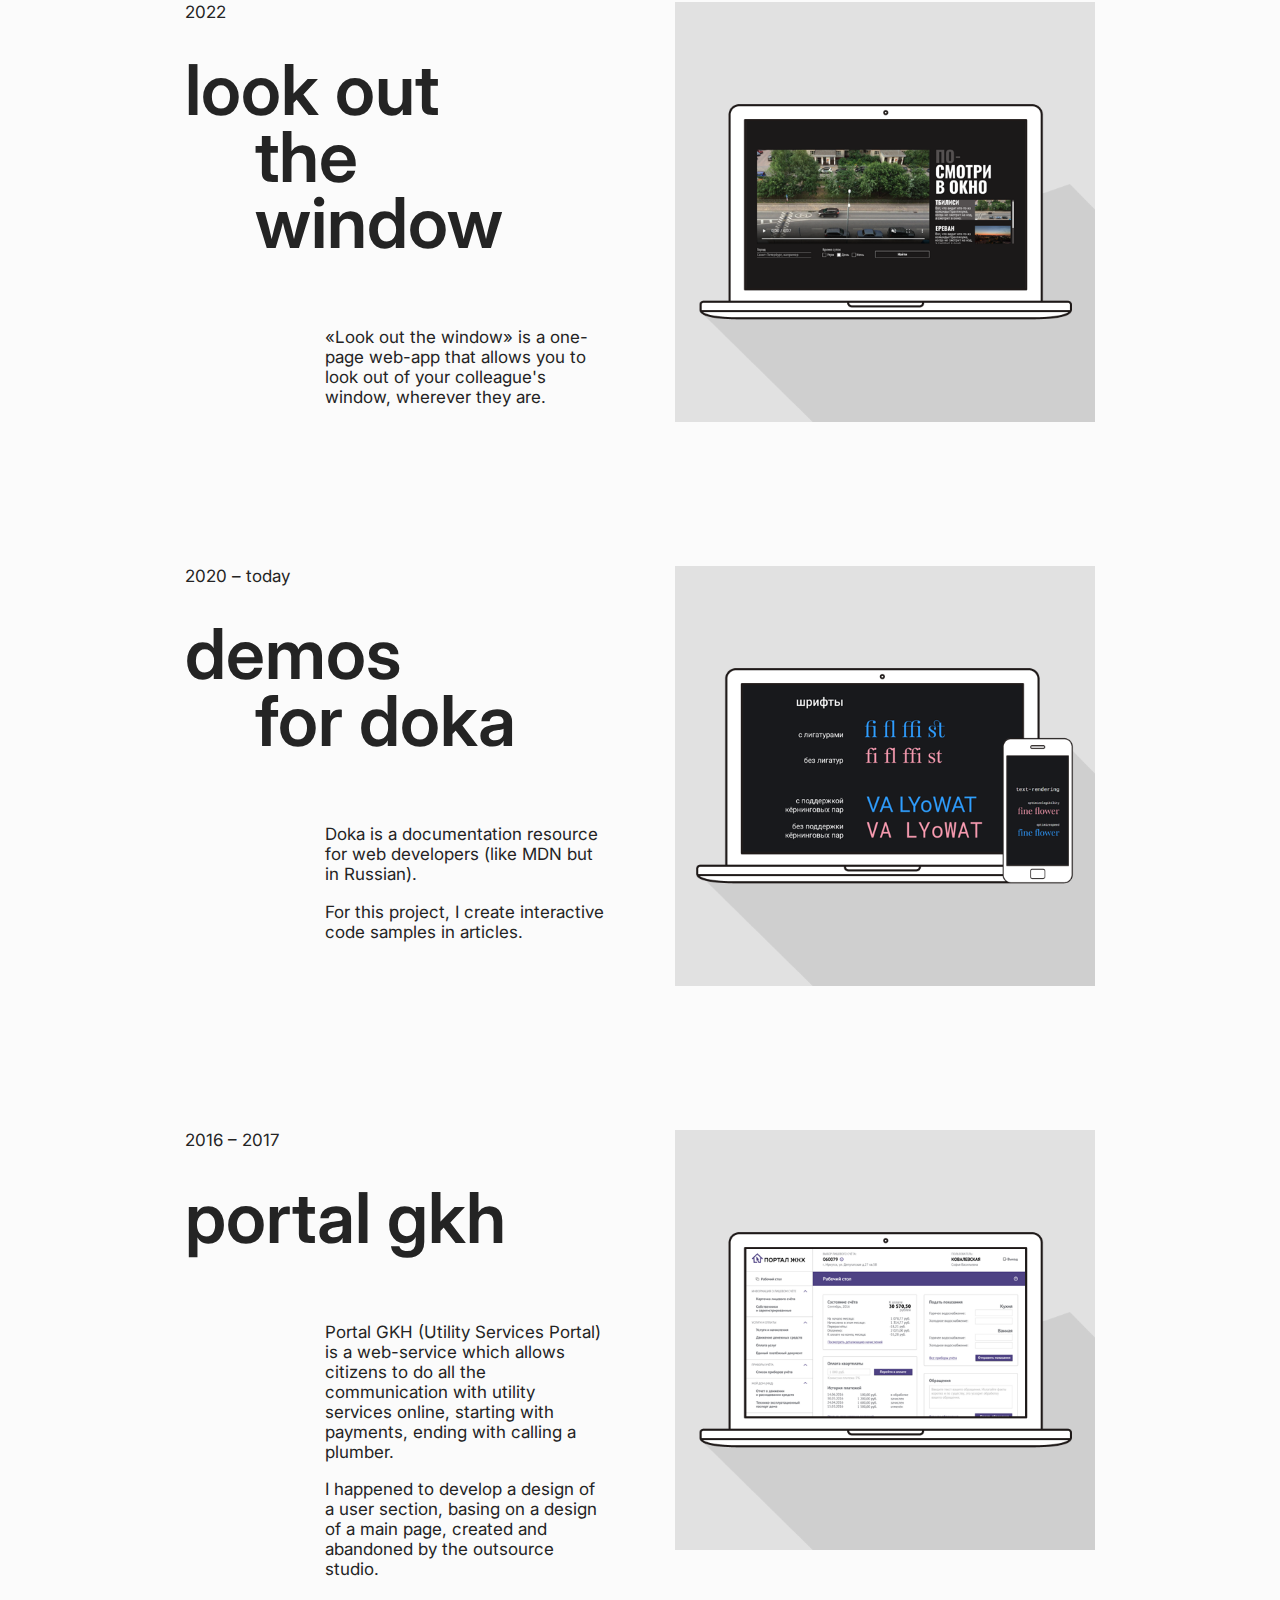
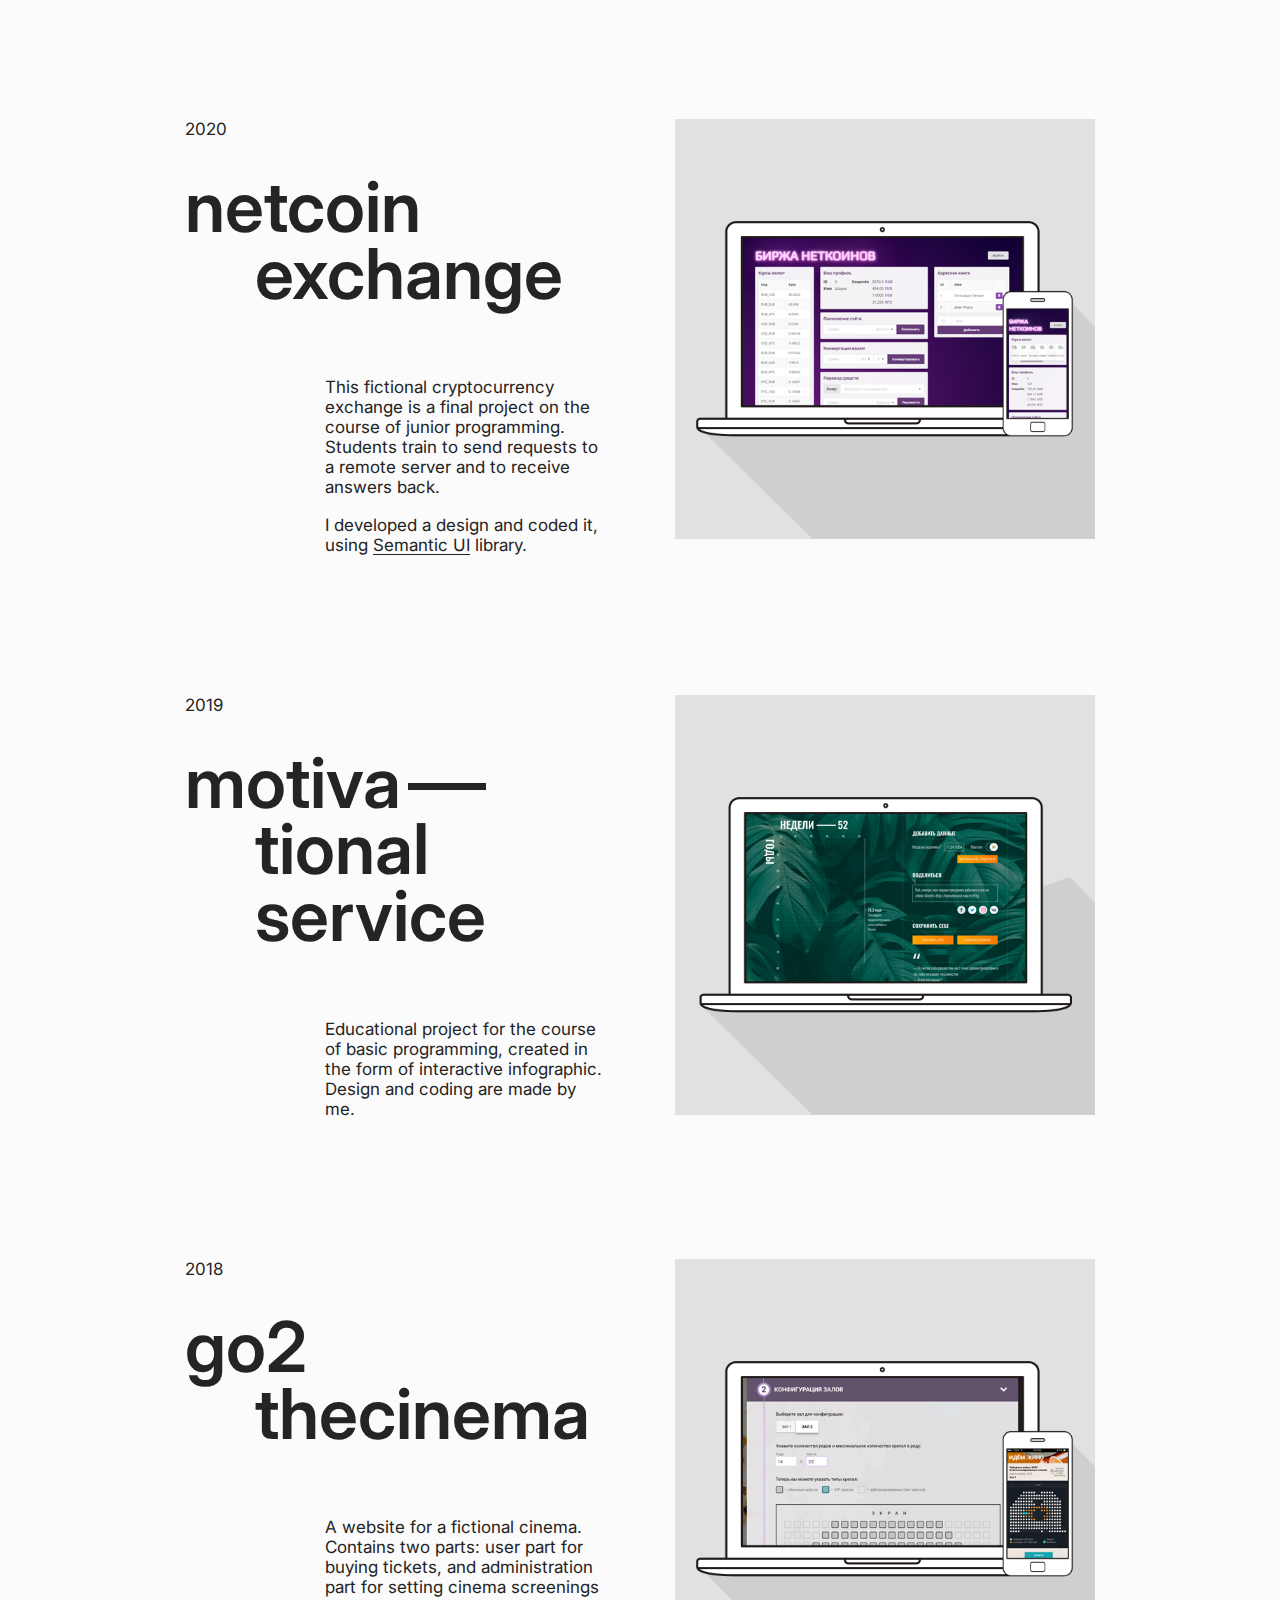
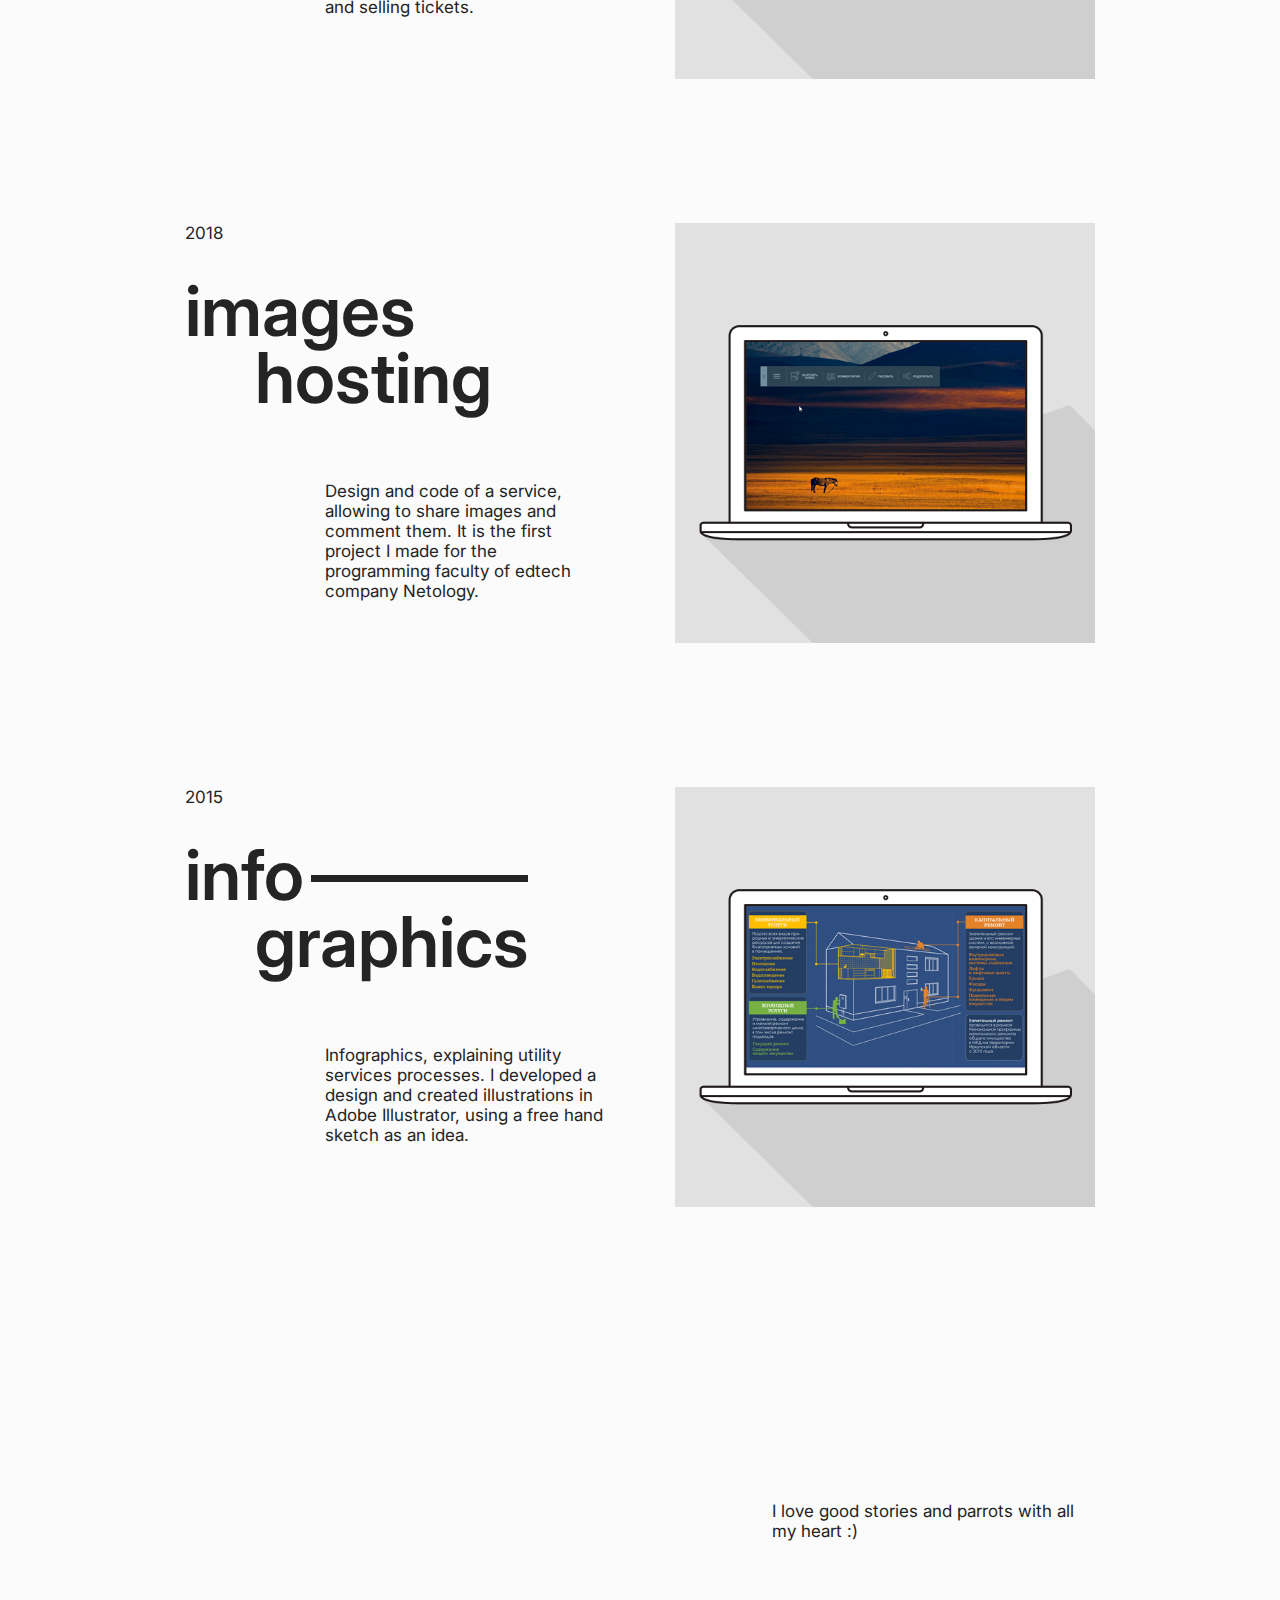
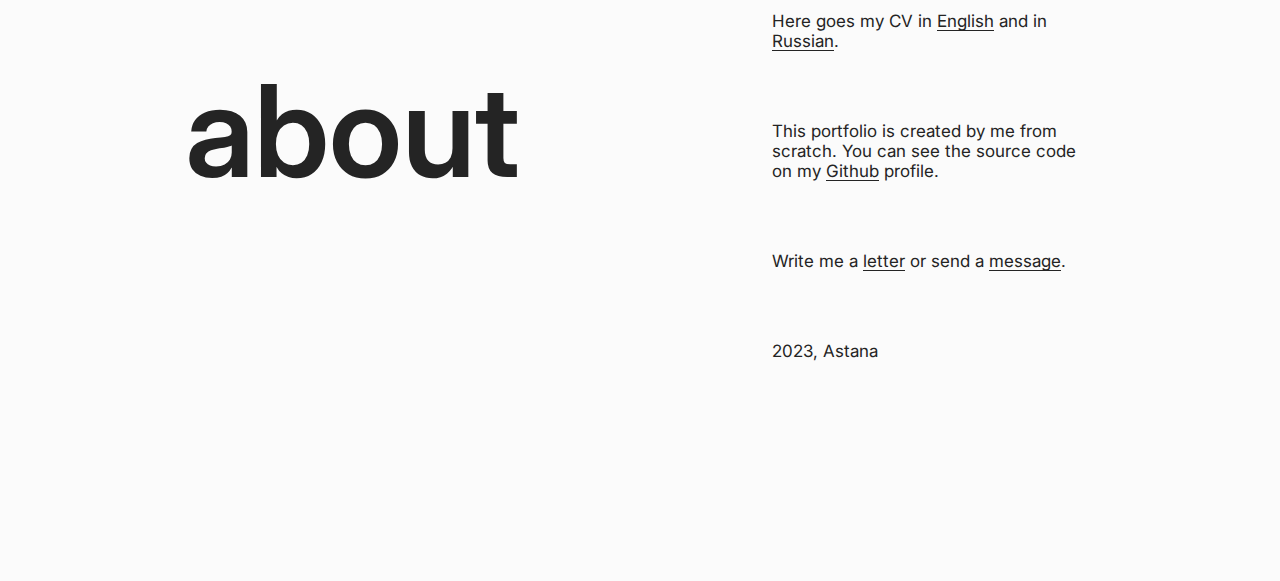
==== commit 1bc7d8f1: "changes previews" ====
--- a/index.html
+++ b/index.html
@@ -33,14 +33,14 @@
         <article class="project">
           <header class="project-header">
             <time class="project-date">2022</time>
-            <h3 class="project-title"><a class="project-title-link" href="pages/auction/index.html">You <span class="project-title-shift">need it</span></a></h3>
-            <div class="project-description">
-              <p class="project-p">«You need it» is an auction of things nobody believed in.</p>
+            <h3 class="project-title"><a class="project-title-link" href="pages/auction2/index.html">You <span class="project-title-shift">need it</span></a></h3>
+            <div class="project-description">
+              <p class="project-p">«You need it» is an auction2 of things nobody believed in.</p>
               <p class="project-p">I designed a main page and pages of lots. This is an educational project.</p>
             </div>
           </header>
           <div class="project-info">
-            <img class="project-cover" src="images/auction.png">
+            <img class="project-cover" src="images/auction2.png">
           </div>
         </article>
         <article class="project">
@@ -52,7 +52,7 @@
             </div>
           </header>
           <div class="project-info">
-            <img class="project-cover" src="images/look.png">
+            <img class="project-cover" src="images/look2.png">
           </div>
         </article>        
         <article class="project">
@@ -65,81 +65,81 @@
             </div>
           </header>
           <div class="project-info">
-            <img class="project-cover" src="images/demos1.png">
+            <img class="project-cover" src="images/demos2.png">
           </div>
         </article>
         <article class="project">
           <header class="project-header">
             <time class="project-date">2016 – 2017</time>
-            <h3 class="project-title"><a class="project-title-link not-ready" href="pages/portal/index.html">Portal GKH</a></h3>
+            <h3 class="project-title"><a class="project-title-link" href="pages/portal/index.html">Portal GKH</a></h3>
             <div class="project-description">
               <p class="project-p">Portal GKH (Utility Services Portal) is a web-service which allows citizens to do all the communication with utility services online, starting with payments, ending with calling a plumber.</p>
               <p class="project-p">I happened to develop a design of a user section, basing on a design of a main page, created and abandoned by the outsource studio.</p>
             </div>
           </header>
           <div class="project-info">
-            <img class="project-cover" src="images/portal5.png">
+            <img class="project-cover" src="images/portal2.png">
           </div>
         </article>
         <article class="project">
           <header class="project-header">
             <time class="project-date">2020</time>
-            <h3 class="project-title"><a class="project-title-link not-ready" href="pages/exchange/index.html">Netcoin<span class="project-title-shift">Exchange</span></a></h3>
+            <h3 class="project-title"><a class="project-title-link" href="pages/exchange/index.html">Netcoin<span class="project-title-shift">Exchange</span></a></h3>
             <div class="project-description">
               <p class="project-p">This fictional cryptocurrency exchange is a final project on the course of junior programming. Students train to send requests to a remote server and to receive answers back.</p>
               <p class="project-p">I developed a design and coded it, using <a class="link" href="https://semantic-ui.com/">Semantic UI</a> library.</p>              
             </div>
           </header>
           <div class="project-info">
-            <img class="project-cover" src="images/exchange1.png">
+            <img class="project-cover" src="images/exchange2.png">
           </div>
         </article>        
         <article class="project">
           <header class="project-header">
             <time class="project-date">2019</time>
-            <h3 class="project-title"><a class="project-title-link not-ready" href="pages/motivate/index.html"><span class="project-title-dash">Motiva</span><span class="project-title-shift">tional</span><span class="project-title-shift">service</span></a></h3>
+            <h3 class="project-title"><a class="project-title-link" href="pages/motivate/index.html"><span class="project-title-dash">Motiva</span><span class="project-title-shift">tional</span><span class="project-title-shift">service</span></a></h3>
             <div class="project-description">
               <p class="project-p">Educational project for the course of basic programming, created in the form of interactive infographic. Design and coding are made by me.</p>
             </div>
           </header>
           <div class="project-info">
-            <img class="project-cover" src="images/int-info1.png">
+            <img class="project-cover" src="images/int-info2.png">
           </div>
         </article>
         <article class="project">
           <header class="project-header">
             <time class="project-date">2018</time>
-            <h3 class="project-title"><a class="project-title-link not-ready" href="pages/cinema/index.html">Go2<span class="project-title-shift">TheCinema</span></a></h3>
+            <h3 class="project-title"><a class="project-title-link" href="pages/cinema/index.html">Go2<span class="project-title-shift">TheCinema</span></a></h3>
             <div class="project-description">
               <p class="project-p">A website for a fictional cinema. Contains two parts: user part for buying tickets, and administration part for setting cinema screenings and selling tickets.</p>
             </div>
           </header>
           <div class="project-info">
-            <img class="project-cover" src="images/cinema1.png">
+            <img class="project-cover" src="images/cinema2.png">
           </div>
         </article>  
         <article class="project">
           <header class="project-header">
             <time class="project-date">2018</time>
-            <h3 class="project-title"><a class="project-title-link not-ready" href="pages/hosting/index.html">Images<span class="project-title-shift">hosting</span></a></h3>
+            <h3 class="project-title"><a class="project-title-link" href="pages/hosting/index.html">Images<span class="project-title-shift">hosting</span></a></h3>
             <div class="project-description">
               <p class="project-p">Design and code of a service, allowing to share images and comment them. It is the first project I made for the programming faculty of edtech company Netology.</p>
             </div>
           </header>
           <div class="project-info">
-            <img class="project-cover" src="images/hosting1.png">
+            <img class="project-cover" src="images/hosting2.png">
           </div>
         </article>                 
         <article class="project">
           <header class="project-header">
             <time class="project-date">2015</time>
-            <h3 class="project-title"><a class="project-title-link not-ready" href="pages/infographics/index.html"><span class="project-title-dash">Info</span><span class="project-title-shift">graphics</span></a></h3>
+            <h3 class="project-title"><a class="project-title-link" href="pages/infographics/index.html"><span class="project-title-dash">Info</span><span class="project-title-shift">graphics</span></a></h3>
             <div class="project-description">
               <p class="project-p">Infographics, explaining utility services processes. I developed a design and created illustrations in Adobe Illustrator, using a free hand sketch as an idea.</p>          
             </div>
           </header>
           <div class="project-info">
-            <img class="project-cover" src="images/info1.png">
+            <img class="project-cover" src="images/info2.png">
           </div>
         </article>   
       </main>
@@ -173,14 +173,14 @@
         <article class="project">
           <header class="project-header">
             <time class="project-date">2022</time>
-            <h3 class="project-title"><a class="project-title-link" href="pages/auction/index.html">Оно <span class="project-title-shift">тебе надо</span></a></h3>
+            <h3 class="project-title"><a class="project-title-link" href="pages/auction2/index.html">Оно <span class="project-title-shift">тебе надо</span></a></h3>
             <div class="project-description">
               <p class="project-p">«Оно тебе надо» — это аукцион вещей, в которые никто не верил.</p>
               <p class="project-p">Я разработала дизайн главной и внутренних страниц для учебного проекта.</p>
             </div>
           </header>
           <div class="project-info">
-            <img class="project-cover" src="images/auction.png">
+            <img class="project-cover" src="images/auction2.png">
           </div>
         </article>
         <article class="project">
@@ -192,7 +192,7 @@
             </div>
           </header>
           <div class="project-info">
-            <img class="project-cover" src="images/look.png">
+            <img class="project-cover" src="images/look2.png">
           </div>
         </article>                
         <article class="project">
@@ -205,7 +205,7 @@
             </div>
           </header>
           <div class="project-info">
-            <img class="project-cover" src="images/demos1.png">
+            <img class="project-cover" src="images/demos2.png">
           </div>
         </article>
         <article class="project">
@@ -218,7 +218,7 @@
             </div>
           </header>
           <div class="project-info">
-            <img class="project-cover" src="images/portal5.png">
+            <img class="project-cover" src="images/portal2.png">
           </div>
         </article>
         <article class="project">
@@ -231,7 +231,7 @@
             </div>
           </header>
           <div class="project-info">
-            <img class="project-cover" src="images/exchange1.png">
+            <img class="project-cover" src="images/exchange2.png">
           </div>
         </article>         
         <article class="project">
@@ -243,7 +243,7 @@
             </div>
           </header>
           <div class="project-info">
-            <img class="project-cover" src="images/int-info1.png">
+            <img class="project-cover" src="images/int-info2.png">
           </div>
         </article>
         <article class="project">
@@ -255,7 +255,7 @@
             </div>
           </header>
           <div class="project-info">
-            <img class="project-cover" src="images/cinema1.png">
+            <img class="project-cover" src="images/cinema2.png">
           </div>
         </article>
         <article class="project">
@@ -267,7 +267,7 @@
             </div>
           </header>
           <div class="project-info">
-            <img class="project-cover" src="images/hosting1.png">
+            <img class="project-cover" src="images/hosting2.png">
           </div>
         </article>                   
         <article class="project">
@@ -279,7 +279,7 @@
             </div>
           </header>
           <div class="project-info">
-            <img class="project-cover" src="images/info1.png">
+            <img class="project-cover" src="images/info2.png">
           </div>
         </article>
       </main>
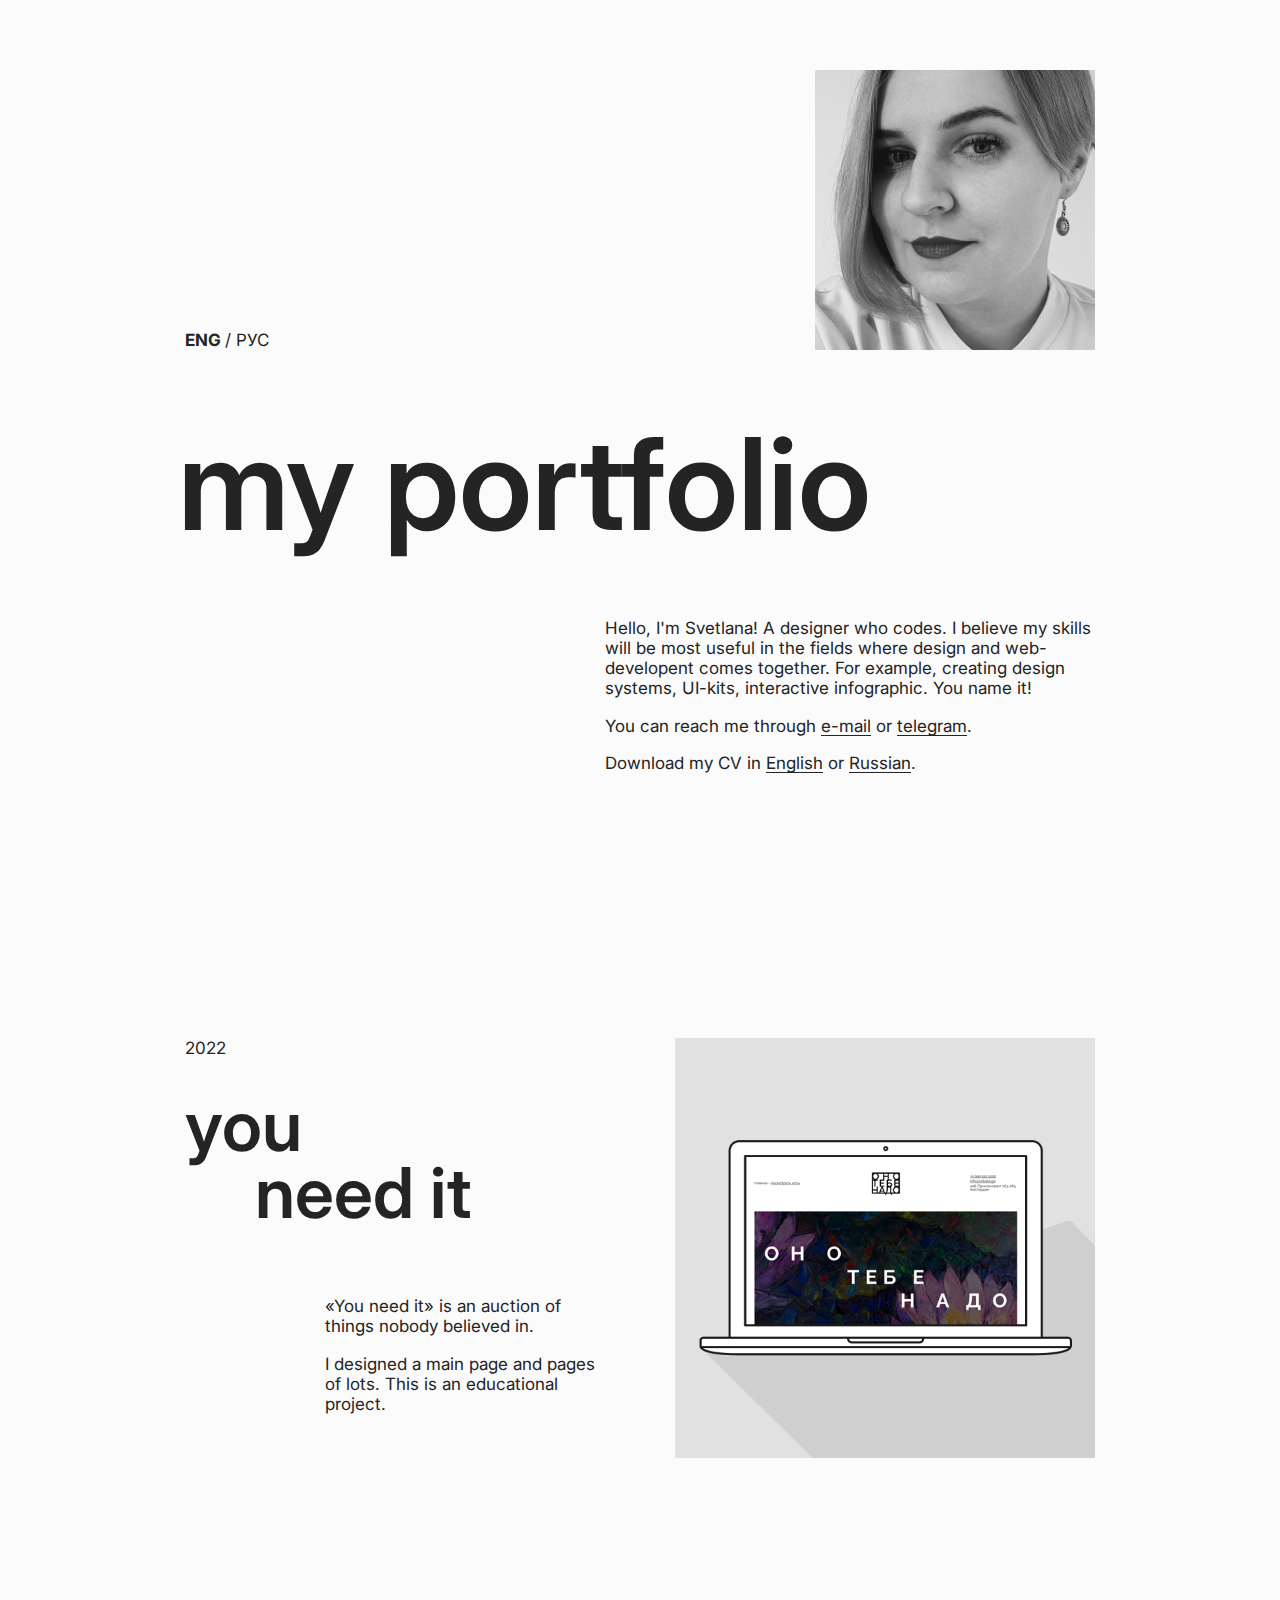
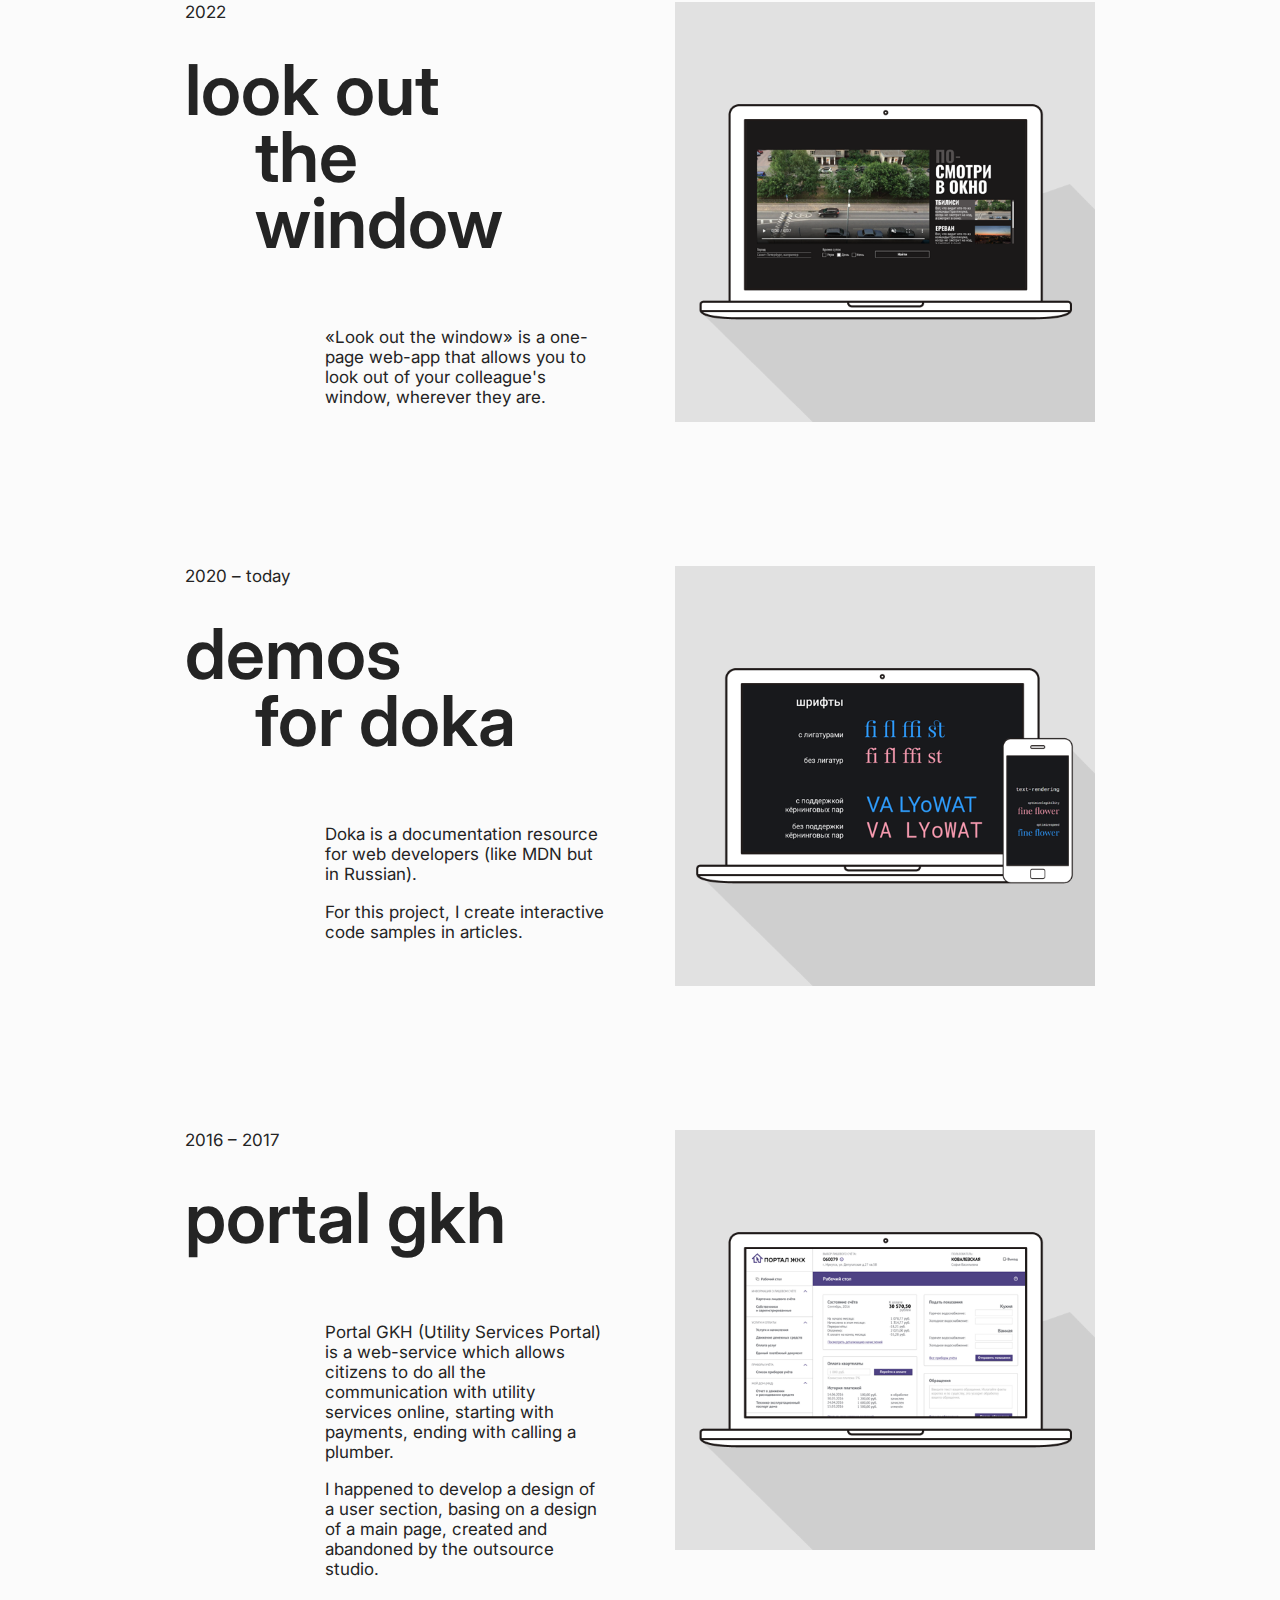
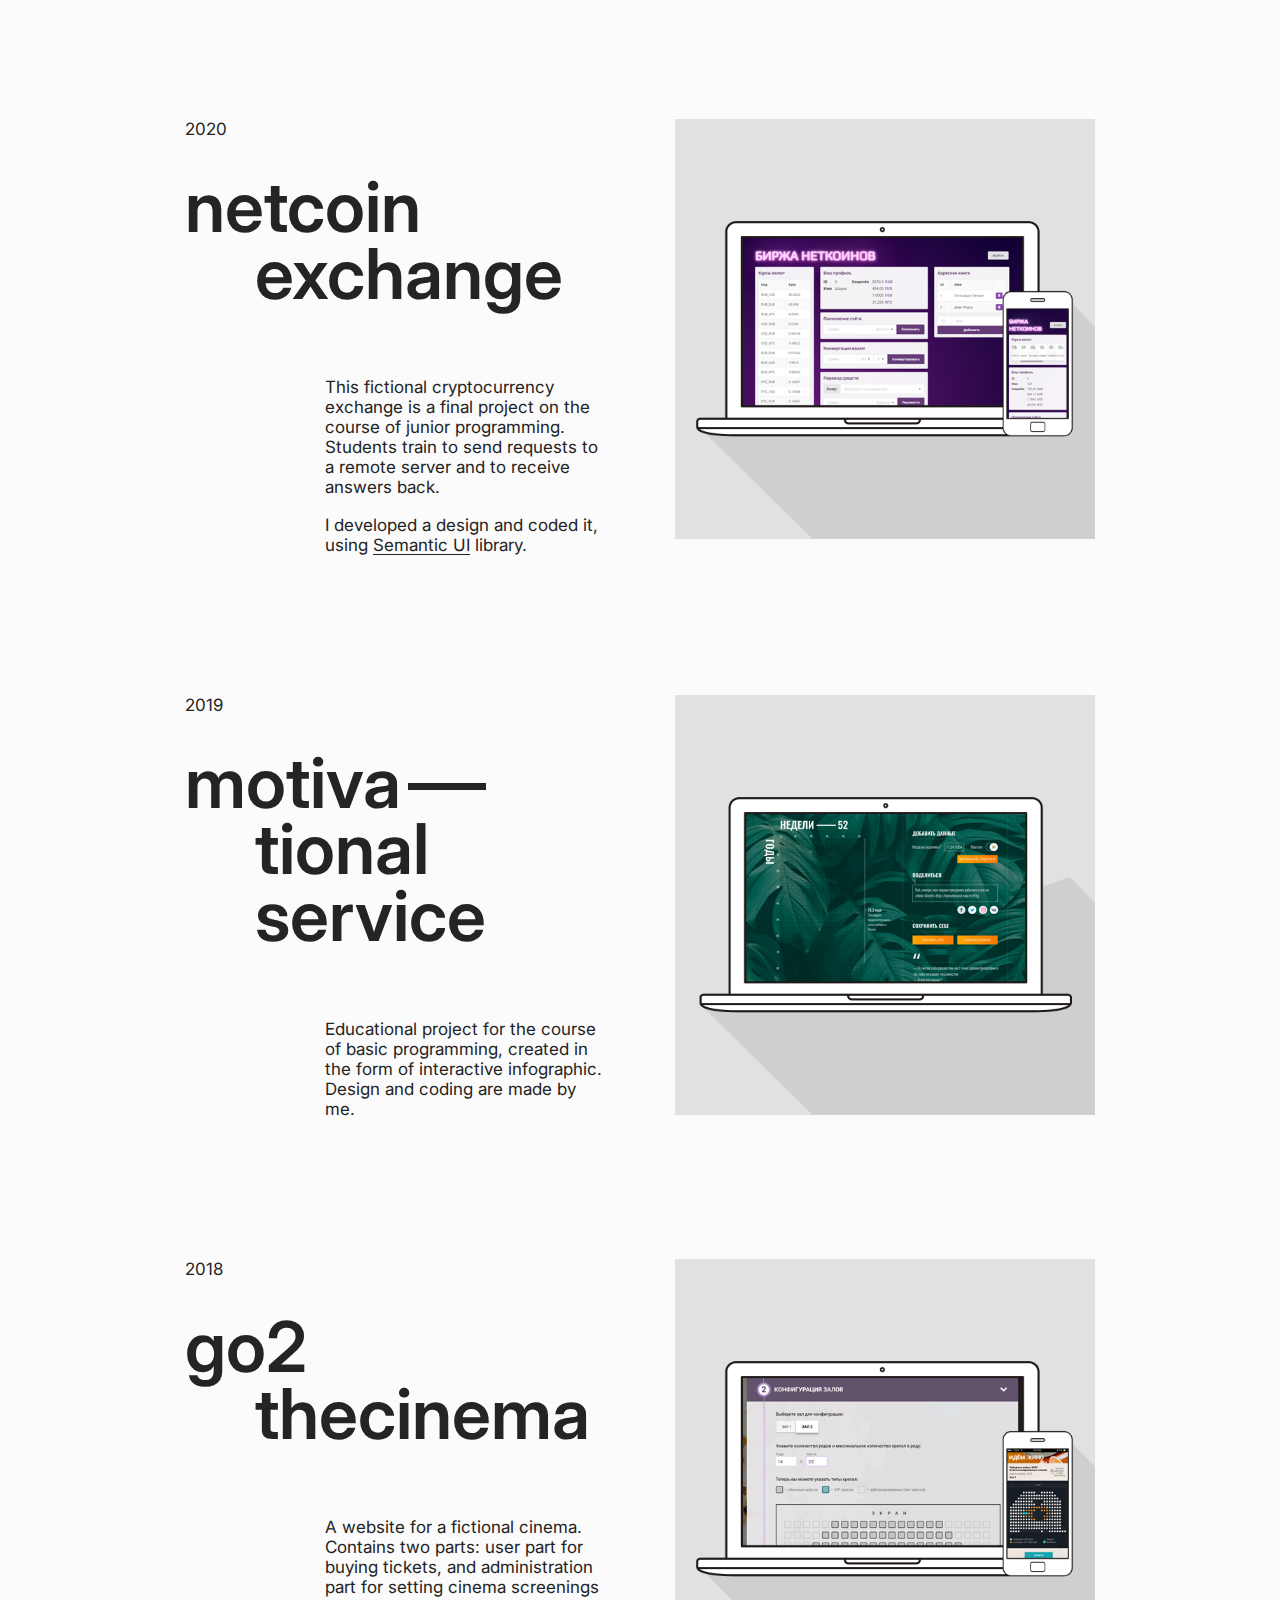
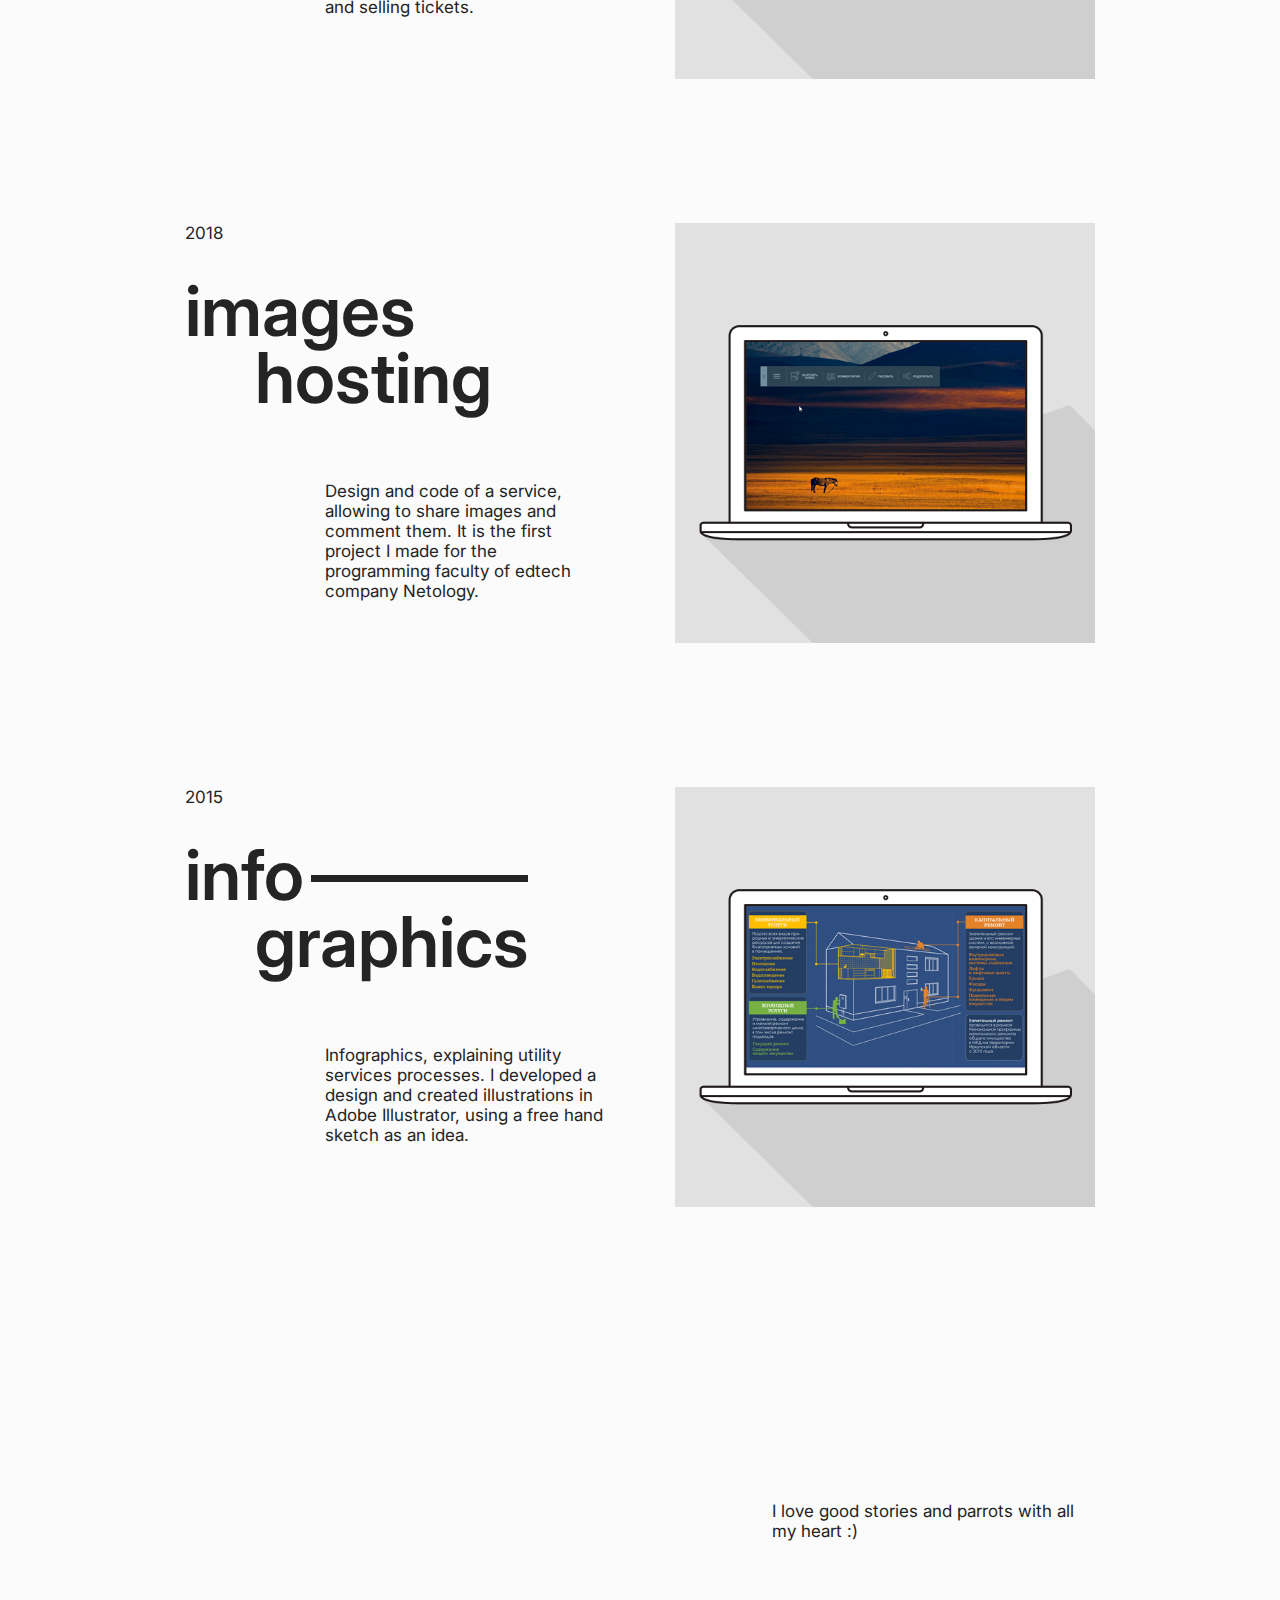
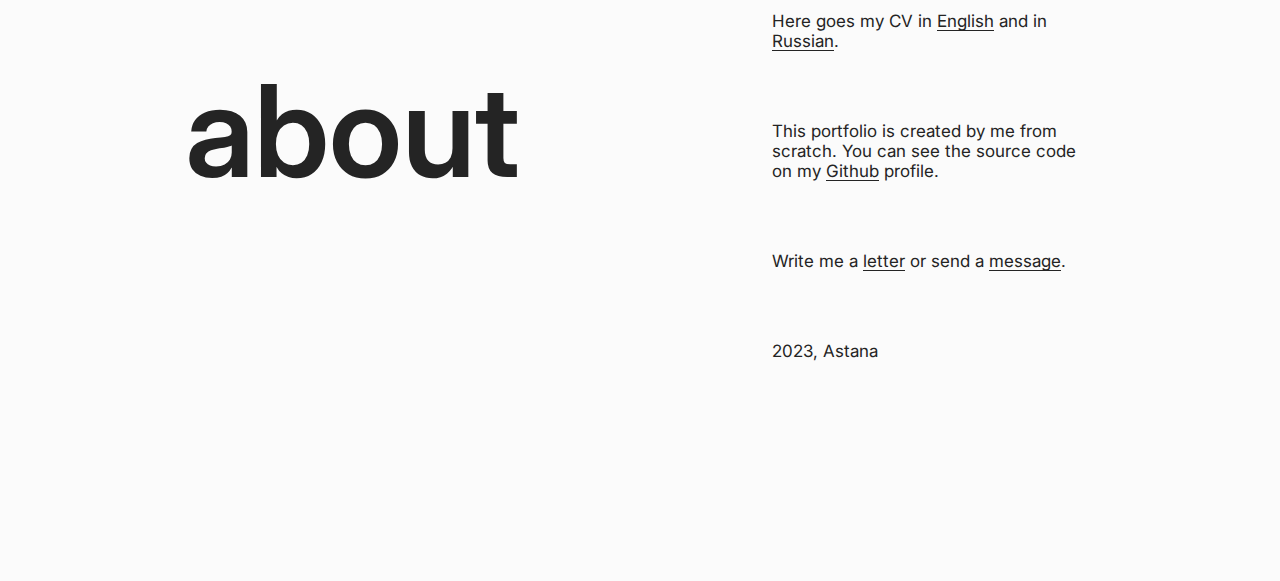
==== commit 87bc1ca2: "fixes mistakes" ====
--- a/index.html
+++ b/index.html
@@ -25,7 +25,7 @@
         <h1 class="intro-title">My Portfolio</h1>
         <div class="intro-description">
           <p class="intro-p">Hello, I'm Svetlana! A designer who codes. I believe my skills will be most useful in the fields where design and web-developent comes together. For example, creating design systems, UI-kits, interactive infographic. You name it!</p>
-          <p class="intro-p">You can reach me through <a href="mailto:sv.korobceva@gmail.com" class="link link-mail">e-mail</a> or <a href="https://t.me/skorobaeus" class="link link-telegram">telegram</a>.</p>
+          <p class="intro-p">You can reach me through <a href="mailto:sv.korobceva@gmail.com" class="link link-mail">e-mail</a> or <nobr><a href="https://t.me/skorobaeus" class="link link-telegram">telegram</a>.</nobr></p>
           <p class="intro-p">Download my CV in&nbsp;<a href="files/cv_en.pdf" type="pdf" class="link link-cv">English</a> or&nbsp;<a href="files/cv_ru.pdf" type="pdf" class="link link-cv">Russian</a>.</p>
         </div>
       </header>
@@ -33,9 +33,9 @@
         <article class="project">
           <header class="project-header">
             <time class="project-date">2022</time>
-            <h3 class="project-title"><a class="project-title-link" href="pages/auction2/index.html">You <span class="project-title-shift">need it</span></a></h3>
-            <div class="project-description">
-              <p class="project-p">«You need it» is an auction2 of things nobody believed in.</p>
+            <h3 class="project-title"><a class="project-title-link" href="pages/auction/index.html">You <span class="project-title-shift">need it</span></a></h3>
+            <div class="project-description">
+              <p class="project-p">«You need it» is an auction of things nobody believed in.</p>
               <p class="project-p">I designed a main page and pages of lots. This is an educational project.</p>
             </div>
           </header>
@@ -165,7 +165,7 @@
         <div class="intro-description">
           <p class="intro-p">Привет, я Света! Дизайнер, который пишет код. Я думаю, мои навыки будут полезнее всего там, где дизайн и разработка идут рука об руку: например, в создании дизайн-систем, UI-библиотек, интерактивных иллюстраций и всего такого.
           </p>
-          <p class="intro-p">Можно связаться со мной через <a href="mailto:sv.korobceva@gmail.com" class="link link-mail">e-mail</a> или <a href="https://t.me/skorobaeus" class="link link-telegram">телеграм</a>.</p>
+          <p class="intro-p">Можно связаться со мной через <a href="mailto:sv.korobceva@gmail.com" class="link link-mail">e-mail</a> или <nobr><a href="https://t.me/skorobaeus" class="link link-telegram">телеграм</a>.</nobr></p>
           <p class="intro-p">Скачать моё резюме на <a href="files/cv_ru.pdf" type="pdf" class="link link-cv">русском</a> или <a href="files/cv_en.pdf" type="pdf" class="link link-cv">английском</a>.</p>
         </div>
       </header>
@@ -173,7 +173,7 @@
         <article class="project">
           <header class="project-header">
             <time class="project-date">2022</time>
-            <h3 class="project-title"><a class="project-title-link" href="pages/auction2/index.html">Оно <span class="project-title-shift">тебе надо</span></a></h3>
+            <h3 class="project-title"><a class="project-title-link" href="pages/auction/index.html">Оно <span class="project-title-shift">тебе надо</span></a></h3>
             <div class="project-description">
               <p class="project-p">«Оно тебе надо» — это аукцион вещей, в которые никто не верил.</p>
               <p class="project-p">Я разработала дизайн главной и внутренних страниц для учебного проекта.</p>
